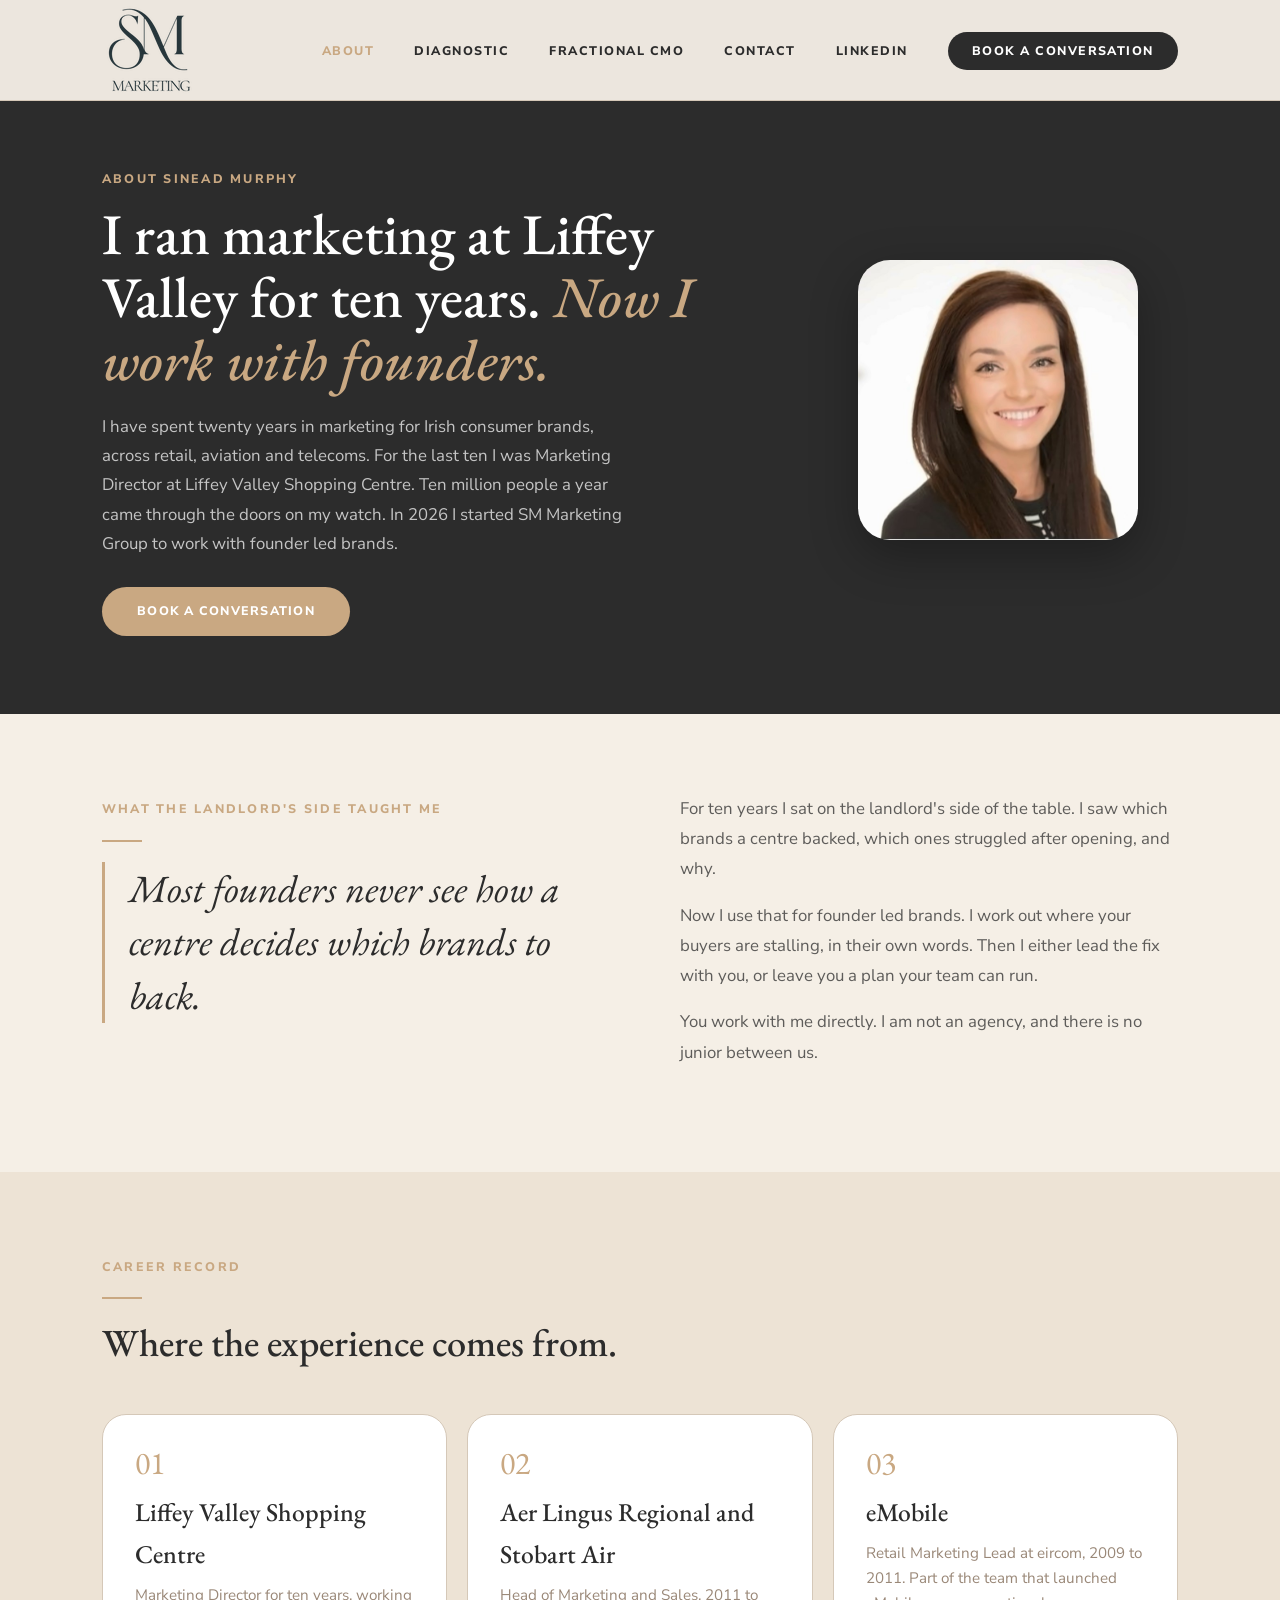
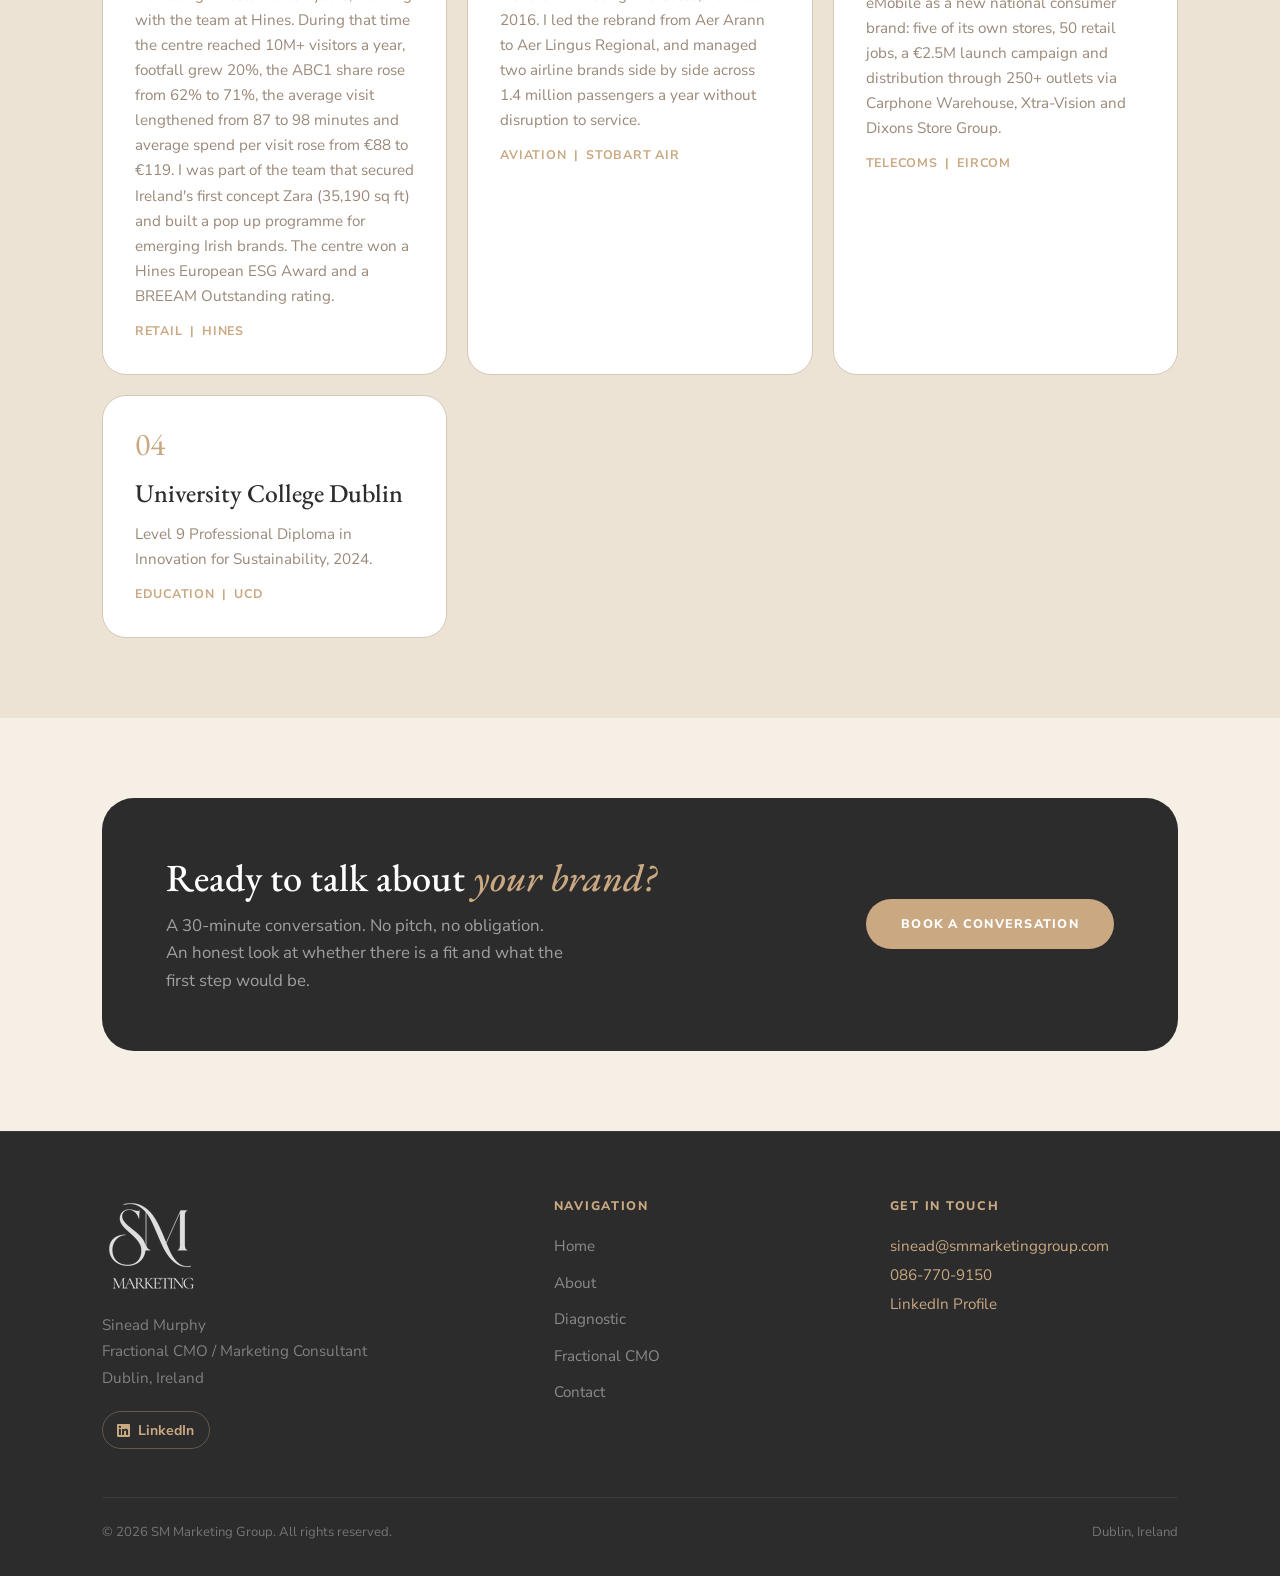
==== about.html @ 0c69f793 "Add Diagnostic page, nav item and sitemap entry Co-Authored-By: Claude Sonnet 5.5 <noreply@anthropic" ====
<!DOCTYPE html>
<html lang="en">
<head>
  <meta charset="UTF-8"/>
  <meta name="viewport" content="width=device-width, initial-scale=1.0"/>
  <title>About Sinead Murphy | Fractional CMO Dublin | Ten Years at Liffey Valley</title>
  <meta name="description" content="Sinead Murphy ran marketing at Liffey Valley Shopping Centre for ten years. Now she works with founder led brands in Ireland as a fractional CMO."/>
  <link rel="preconnect" href="https://fonts.googleapis.com"/>
  <link rel="preconnect" href="https://fonts.gstatic.com" crossorigin/>
  <link href="https://fonts.googleapis.com/css2?family=EB+Garamond:ital,wght@0,400;0,500;0,600;1,400;1,500&family=Nunito+Sans:wght@300;400;600;700;800&display=swap" rel="stylesheet"/>
  <link rel="stylesheet" href="style.css"/>
  <style>
.page-hero { background: var(--charcoal); padding-top: calc(var(--nav-h) + 4rem); padding-bottom: 5rem; margin-bottom: -2px; }
.page-hero__inner { display: grid; grid-template-columns: 1fr 320px; gap: 5rem; align-items: center; }
.page-hero__headline { font-family: var(--serif); font-size: var(--t-display); font-weight: 500; line-height: 1.1; color: var(--white); margin-bottom: 1.25rem; }
.page-hero__headline em { font-style: italic; color: var(--rose); }
.page-hero__body { font-size: var(--t-body); line-height: 1.75; color: rgba(255,255,255,0.72); max-width: 520px; margin-bottom: 1.75rem; }
.page-hero__photo-frame { width: 280px; border-radius: var(--r-xl); overflow: hidden; box-shadow: 0 16px 48px rgba(0,0,0,0.3); line-height: 0; font-size: 0; }
.page-hero__photo { width: 280px; height: auto; display: block; object-fit: cover; object-position: top center; }

.philosophy { background: var(--ivory); padding: 5rem 0; }
.philosophy__inner { display: grid; grid-template-columns: 1fr 1fr; gap: 5rem; align-items: start; }
.philosophy__quote { font-family: var(--serif); font-size: var(--t-h1); font-weight: 400; font-style: italic; color: var(--charcoal); line-height: 1.4; padding-left: 1.5rem; border-left: 3px solid var(--rose); margin-bottom: 2rem; }
.philosophy__body p { font-size: var(--t-body); line-height: 1.8; color: var(--charcoal); opacity: 0.75; margin-bottom: 1rem; }
.philosophy__body p:last-of-type { margin-bottom: 1.5rem; }

.stats-row { background: var(--charcoal); padding: 4rem 0; }
.stats-row__inner { display: grid; grid-template-columns: repeat(4,1fr); gap: 1px; background: rgba(255,255,255,0.07); border-radius: var(--r-lg); overflow: hidden; }
.stat-cell { background: var(--charcoal); padding: 2rem; text-align: center; }
.stat-cell__num { font-family: var(--serif); font-size: clamp(2rem,3vw,3rem); font-weight: 500; color: var(--rose); line-height: 1; margin-bottom: 0.4rem; }
.stat-cell__label { font-size: var(--t-small); font-weight: 700; color: var(--white); margin-bottom: 0.2rem; }
.stat-cell__sub { font-size: 0.82rem; color: rgba(255,255,255,0.38); }

.sectors { background: var(--linen); padding: 5rem 0; }
.sectors__grid { display: grid; grid-template-columns: repeat(3,1fr); gap: 1.25rem; margin-top: 3rem; }
.sector-card { background: var(--white); border-radius: var(--r-lg); padding: 2rem; border: 1px solid var(--border); }
.sector-card__num { font-family: var(--serif); font-size: 2rem; font-weight: 400; color: var(--rose); line-height: 1; margin-bottom: 0.75rem; }
.sector-card h3 { font-family: var(--serif); font-size: var(--t-h2); font-weight: 500; color: var(--charcoal); margin-bottom: 0.5rem; }
.sector-card p { font-size: var(--t-small); line-height: 1.65; color: var(--taupe); }
.sector-card__brands { margin-top: 0.75rem; font-size: 0.78rem; font-weight: 700; letter-spacing: 0.06em; text-transform: uppercase; color: var(--rose); }



.about-cta { background: var(--ivory); padding: 5rem 0; }
.about-cta__inner { background: var(--charcoal); border-radius: var(--r-xl); padding: 3.5rem 4rem; display: grid; grid-template-columns: 1fr auto; gap: 3rem; align-items: center; }
.about-cta h2 { font-family: var(--serif); font-size: var(--t-h1); font-weight: 500; color: var(--white); line-height: 1.2; margin-bottom: 0.75rem; }
.about-cta h2 em { font-style: italic; color: var(--rose); }
.about-cta p { font-size: var(--t-body); color: rgba(255,255,255,0.55); max-width: 400px; }

@media (max-width: 960px) {
  .page-hero__inner { grid-template-columns: 1fr; }
  .page-hero__photo-frame { display: none; }
  .philosophy__inner { grid-template-columns: 1fr; gap: 2rem; }
  .stats-row__inner { grid-template-columns: 1fr 1fr; }
  .sectors__grid { grid-template-columns: 1fr 1fr; }
  .credentials__inner { grid-template-columns: 1fr; }
  .about-cta__inner { grid-template-columns: 1fr; }
}
@media (max-width: 540px) {
  .sectors__grid { grid-template-columns: 1fr; }
  .stats-row__inner { grid-template-columns: 1fr 1fr; }
}
</style>
  <link rel="canonical" href="https://www.smmarketinggroup.com/about.html"/>
  <meta name="keywords" content="Sinead Murphy fractional CMO, marketing director Ireland, Liffey Valley marketing director, Aer Lingus Regional marketing, senior marketing consultant Ireland, fractional CMO Dublin"/>
  <meta name="author" content="Sinead Murphy"/>
  <meta name="geo.region" content="IE-D"/>
  <meta name="geo.placename" content="Dublin"/>
  <meta property="og:type" content="website"/>
  <meta property="og:url" content="https://www.smmarketinggroup.com/about.html"/>
  <meta property="og:title" content="About Sinead Murphy | Fractional CMO Dublin"/>
  <meta property="og:description" content="Ten years as Marketing Director at Liffey Valley. Now a fractional CMO for founder led brands."/>
  <meta property="og:site_name" content="SM Marketing Group"/>
  <meta property="og:locale" content="en_IE"/>
  <meta name="twitter:card" content="summary"/>
  <meta name="twitter:title" content="About Sinead Murphy | Fractional CMO Dublin"/>
  <meta name="twitter:description" content="Ten years as Marketing Director at Liffey Valley. Now a fractional CMO for founder led brands."/>
  <script type="application/ld+json">
  {
    "@context": "https://schema.org",
    "@type": "Person",
    "name": "Sinead Murphy",
    "jobTitle": "Fractional CMO",
    "description": "Fractional CMO for founder led brands in Ireland. Ten years as Marketing Director at Liffey Valley Shopping Centre.",
    "url": "https://www.smmarketinggroup.com/about.html",
    "worksFor": {"@type":"Organization","name":"SM Marketing Group"},
    "address": {"@type":"PostalAddress","addressLocality":"Dublin","addressCountry":"IE"},
    "alumniOf": {"@type":"CollegeOrUniversity","name":"University College Dublin"},
    "sameAs": ["https://www.linkedin.com/in/sinead-murphy-6a113415"]
  }
  </script>
</head>
<body>
<nav class="nav">
  <div class="container nav__inner">
    <a href="/" class="nav__logo" aria-label="SM Marketing home">
      <img src="[data-uri]" alt="SM Marketing"/>
    </a>
    <ul class="nav__links">
      <li><a href="/about.html" style="color:var(--rose)">About</a></li>
      <li><a href="/diagnostic.html">Diagnostic</a></li>
      <li><a href="/fractional-cmo.html">Fractional CMO</a></li>
      <li><a href="/contact.html">Contact</a></li>
      <li><a href="https://linkedin.com/in/sinead-murphy-6a113415" target="_blank" rel="noopener">LinkedIn</a></li>
      <li><a href="/contact.html" class="nav-cta">Book a conversation</a></li>
    </ul>
    <button class="nav__hamburger" id="hamburger" aria-label="Open menu" aria-expanded="false">
      <span></span><span></span><span></span>
    </button>
  </div>
</nav>
<div class="nav__mobile" id="mobileNav" aria-hidden="true">
  <ul>
    <li><a href="/about.html">About</a></li>
    <li><a href="/diagnostic.html">Diagnostic</a></li>
    <li><a href="/fractional-cmo.html">Fractional CMO</a></li>
    <li><a href="https://linkedin.com/in/sinead-murphy-6a113415" target="_blank" rel="noopener">LinkedIn</a></li>
  </ul>
  <a href="/contact.html" class="btn-primary">Book a conversation</a>
</div>

<main id="main-content">
<section class="page-hero">
  <div class="container">
    <div class="page-hero__inner reveal">
      <div>
        <span class="eyebrow">About Sinead Murphy</span>
        <h1 class="page-hero__headline">I ran marketing at Liffey Valley for ten years. <em>Now I work with founders.</em></h1>
        <p class="page-hero__body">I have spent twenty years in marketing for Irish consumer brands, across retail, aviation and telecoms. For the last ten I was Marketing Director at Liffey Valley Shopping Centre. Ten million people a year came through the doors on my watch. In 2026 I started SM Marketing Group to work with founder led brands.</p>
        <a href="/contact.html" class="btn-primary">Book a conversation</a>
      </div>
      <div class="page-hero__photo-frame">
        <img src="[data-uri]" alt="Sinead Murphy, Fractional CMO" class="page-hero__photo"/>
      </div>
    </div>
  </div>
</section>
<section class="philosophy">
  <div class="container">
    <div class="philosophy__inner reveal">
      <div>
        <span class="eyebrow">What the landlord&#39;s side taught me</span>
        <div class="divider"></div>
        <blockquote class="philosophy__quote">Most founders never see how a centre decides which brands to back.</blockquote>
      </div>
      <div class="philosophy__body">
        <p>For ten years I sat on the landlord&#39;s side of the table. I saw which brands a centre backed, which ones struggled after opening, and why.</p>
        <p>Now I use that for founder led brands. I work out where your buyers are stalling, in their own words. Then I either lead the fix with you, or leave you a plan your team can run.</p>
        <p>You work with me directly. I am not an agency, and there is no junior between us.</p>
      </div>
    </div>
  </div>
</section>
<section class="sectors" id="career-record">
  <div class="container">
    <div class="reveal">
      <span class="eyebrow">Career record</span>
      <div class="divider"></div>
      <h2 class="section-title">Where the experience comes from.</h2>
    </div>
    <div class="sectors__grid">
      <div class="sector-card reveal"><div class="sector-card__num">01</div><h3>Liffey Valley Shopping Centre</h3><p>Marketing Director for ten years, working with the team at Hines. During that time the centre reached 10M+ visitors a year, footfall grew 20%, the ABC1 share rose from 62% to 71%, the average visit lengthened from 87 to 98 minutes and average spend per visit rose from &euro;88 to &euro;119. I was part of the team that secured Ireland&#39;s first concept Zara (35,190 sq ft) and built a pop up programme for emerging Irish brands. The centre won a Hines European ESG Award and a BREEAM Outstanding rating.</p><div class="sector-card__brands">Retail &nbsp;|&nbsp; Hines</div></div>
      <div class="sector-card reveal"><div class="sector-card__num">02</div><h3>Aer Lingus Regional and Stobart Air</h3><p>Head of Marketing and Sales, 2011 to 2016. I led the rebrand from Aer Arann to Aer Lingus Regional, and managed two airline brands side by side across 1.4 million passengers a year without disruption to service.</p><div class="sector-card__brands">Aviation &nbsp;|&nbsp; Stobart Air</div></div>
      <div class="sector-card reveal"><div class="sector-card__num">03</div><h3>eMobile</h3><p>Retail Marketing Lead at eircom, 2009 to 2011. Part of the team that launched eMobile as a new national consumer brand: five of its own stores, 50 retail jobs, a &euro;2.5M launch campaign and distribution through 250+ outlets via Carphone Warehouse, Xtra-Vision and Dixons Store Group.</p><div class="sector-card__brands">Telecoms &nbsp;|&nbsp; eircom</div></div>
      <div class="sector-card reveal"><div class="sector-card__num">04</div><h3>University College Dublin</h3><p>Level 9 Professional Diploma in Innovation for Sustainability, 2024.</p><div class="sector-card__brands">Education &nbsp;|&nbsp; UCD</div></div>
    </div>
  </div>
</section>
<section class="about-cta">
  <div class="container">
    <div class="about-cta__inner reveal">
      <div>
        <h2>Ready to talk about <em>your brand?</em></h2>
        <p>A 30-minute conversation. No pitch, no obligation. An honest look at whether there is a fit and what the first step would be.</p>
      </div>
      <a href="/contact.html" class="btn-primary">Book a conversation</a>
    </div>
  </div>
</section>
</main>

<footer class="footer">
  <div class="container">
    <div class="footer__inner">
      <div>
        <div class="footer__logo"><img src="[data-uri]" alt="SM Marketing"/></div>
        <p class="footer__tagline">Sinead Murphy<br>Fractional CMO / Marketing Consultant<br>Dublin, Ireland</p>
        <a href="https://linkedin.com/in/sinead-murphy-6a113415" target="_blank" rel="noopener" class="footer__linkedin">
          <svg viewBox="0 0 24 24"><path d="M20.447 20.452h-3.554v-5.569c0-1.328-.027-3.037-1.852-3.037-1.853 0-2.136 1.445-2.136 2.939v5.667H9.351V9h3.414v1.561h.046c.477-.9 1.637-1.85 3.37-1.85 3.601 0 4.267 2.37 4.267 5.455v6.286zM5.337 7.433a2.062 2.062 0 0 1-2.063-2.065 2.064 2.064 0 1 1 2.063 2.065zm1.782 13.019H3.555V9h3.564v11.452zM22.225 0H1.771C.792 0 0 .774 0 1.729v20.542C0 23.227.792 24 1.771 24h20.451C23.2 24 24 23.227 24 22.271V1.729C24 .774 23.2 0 22.222 0h.003z"/></svg>
          LinkedIn
        </a>
      </div>
      <div>
        <div class="footer__col-title">Navigation</div>
        <ul class="footer__nav">
          <li><a href="/">Home</a></li>
          <li><a href="/about.html">About</a></li>
          <li><a href="/diagnostic.html">Diagnostic</a></li>
          <li><a href="/fractional-cmo.html">Fractional CMO</a></li>
          <li><a href="/contact.html">Contact</a></li>
        </ul>
      </div>
      <div>
        <div class="footer__col-title">Get in touch</div>
        <p class="footer__contact-line">
          <a href="mailto:sinead@smmarketinggroup.com">sinead@smmarketinggroup.com</a><br>
          <a href="tel:+353867709150">086-770-9150</a><br>
          <a href="https://linkedin.com/in/sinead-murphy-6a113415" target="_blank" rel="noopener">LinkedIn Profile</a>
        </p>
      </div>
    </div>
    <div class="footer__bottom">
      <p>&copy; 2026 SM Marketing Group. All rights reserved.</p>
      <p>Dublin, Ireland</p>
    </div>
  </div>
</footer>
<script>
  const obs = new IntersectionObserver(
    entries => entries.forEach(e => { if (e.isIntersecting) e.target.classList.add('visible'); }),
    { threshold: 0.1 }
  );
  document.querySelectorAll('.reveal').forEach(el => obs.observe(el));
  const hamburger = document.getElementById('hamburger');
  const mobileNav = document.getElementById('mobileNav');
  hamburger.addEventListener('click', () => {
    const isOpen = mobileNav.classList.toggle('open');
    hamburger.classList.toggle('open', isOpen);
    hamburger.setAttribute('aria-expanded', isOpen);
    mobileNav.setAttribute('aria-hidden', !isOpen);
  });
  mobileNav.querySelectorAll('a').forEach(a => a.addEventListener('click', () => {
    mobileNav.classList.remove('open');
    hamburger.classList.remove('open');
    hamburger.setAttribute('aria-expanded', false);
    mobileNav.setAttribute('aria-hidden', true);
  }));
</script>
</body>
</html>
---- style.css ----
.skip-link {
  position: absolute;
  top: -100%;
  left: 0;
  background: var(--rose);
  color: var(--white);
  padding: 0.5rem 1rem;
  font-size: var(--t-small);
  font-weight: 700;
  z-index: 999;
  transition: top 0.2s;
}
.skip-link:focus { top: 0; }
/* ============================================================
   SM MARKETING — Shared Stylesheet
   Brand palette: Charcoal #2C2C2C | Rose Gold #C9A882
   Ivory #F5EFE6 | Linen #EDE3D5 | Deep Linen #E2D5C3
============================================================ */

/* TOKENS */
:root {
  --charcoal:  #2C2C2C;
  --ivory:     #F5EFE6;
  --rose:      #C9A882;
  --linen:     #EDE3D5;
  --linen-dk:  #E2D5C3;
  --border:    #D5C8B8;
  --taupe:     #9A8878;
  --white:     #FFFFFF;

  /* Type scale — 5 sizes only */
  --t-display: clamp(2.4rem, 4.5vw, 4rem);
  --t-h1:      clamp(1.8rem, 3vw, 2.8rem);
  --t-h2:      clamp(1.3rem, 2vw, 1.9rem);
  --t-body:    1.05rem;
  --t-small:   0.95rem;
  --t-label:   0.78rem;

  /* Fonts */
  --serif: 'EB Garamond','Palatino Linotype',Palatino,'Book Antiqua',Georgia,serif;
  --sans:  'Nunito Sans','Century Gothic',Montserrat,sans-serif;

  /* Radii */
  --r-sm:   8px;
  --r-md:  16px;
  --r-lg:  24px;
  --r-xl:  32px;
  --r-pill: 999px;

  /* Layout */
  --max-w: 1140px;
  --nav-h: 100px;
}

/* RESET */
*, *::before, *::after { box-sizing: border-box; margin: 0; padding: 0; }
html { scroll-behavior: smooth; }
body {
  background: var(--ivory);
  color: var(--charcoal);
  font-family: var(--sans);
  font-size: var(--t-body);
  line-height: 1.65;
  -webkit-font-smoothing: antialiased;
}
img { display: block; max-width: 100%; }
a   { color: inherit; text-decoration: none; }

/* UTILITIES */
.container {
  width: 100%;
  max-width: var(--max-w);
  margin: 0 auto;
  padding: 0 2rem;
}
.eyebrow {
  display: inline-block;
  font-family: var(--sans);
  font-size: var(--t-label);
  font-weight: 800;
  letter-spacing: 0.18em;
  text-transform: uppercase;
  color: var(--rose);
  margin-bottom: 0.75rem;
}
.divider {
  width: 40px;
  height: 2px;
  background: var(--rose);
  margin: 0.5rem 0 1.25rem;
}
.section-title {
  font-family: var(--serif);
  font-size: var(--t-h1);
  font-weight: 500;
  color: var(--charcoal);
  line-height: 1.2;
}
.section-title--light { color: var(--white); }

/* BUTTONS */
.btn-primary {
  display: inline-block;
  background: var(--rose);
  color: var(--white);
  font-family: var(--sans);
  font-size: var(--t-label);
  font-weight: 800;
  letter-spacing: 0.1em;
  text-transform: uppercase;
  padding: 0.9rem 2.2rem;
  border-radius: var(--r-pill);
  transition: background 0.2s, transform 0.15s;
}
.btn-primary:hover { background: var(--charcoal); transform: translateY(-1px); }

.btn-ghost {
  display: inline-block;
  font-size: var(--t-small);
  font-weight: 700;
  color: var(--white);
  border-bottom: 1px solid rgba(255,255,255,0.4);
  padding-bottom: 2px;
  transition: border-color 0.2s, opacity 0.2s;
}
.btn-ghost:hover { border-color: var(--rose); opacity: 0.85; }

.btn-ghost-dark {
  display: inline-block;
  font-size: var(--t-small);
  font-weight: 700;
  color: var(--charcoal);
  border-bottom: 1px solid rgba(44,44,44,0.35);
  padding-bottom: 2px;
  transition: color 0.2s, border-color 0.2s;
}
.btn-ghost-dark:hover { color: var(--rose); border-color: var(--rose); }

/* ============================================================
   NAV
============================================================ */
.nav {
  position: fixed;
  top: 0; left: 0; right: 0;
  z-index: 300;
  background: rgba(245,239,230,0.96);
  backdrop-filter: blur(12px);
  border-bottom: 1px solid var(--border);
}
.nav__inner {
  display: flex;
  align-items: center;
  justify-content: space-between;
  height: var(--nav-h);
}
.nav__logo img {
  height: 96px;
  width: auto;
  display: block;
}
.nav__links {
  display: flex;
  align-items: center;
  gap: 2.5rem;
  list-style: none;
}
.nav__links a {
  font-size: var(--t-label);
  font-weight: 800;
  letter-spacing: 0.12em;
  text-transform: uppercase;
  color: var(--charcoal);
  transition: color 0.2s;
}
.nav__links a:hover { color: var(--rose); }
.nav__links .nav-cta {
  background: var(--charcoal);
  color: var(--white);
  padding: 0.65rem 1.5rem;
  border-radius: var(--r-pill);
  transition: background 0.2s;
}
.nav__links .nav-cta:hover { background: var(--rose); }

/* Mobile hamburger */
.nav__hamburger {
  display: none;
  flex-direction: column;
  gap: 5px;
  background: none;
  border: none;
  cursor: pointer;
  padding: 4px;
}
.nav__hamburger span {
  display: block;
  width: 24px;
  height: 2px;
  background: var(--charcoal);
  border-radius: 2px;
  transition: transform 0.25s, opacity 0.25s;
}
.nav__hamburger.open span:nth-child(1) { transform: translateY(7px) rotate(45deg); }
.nav__hamburger.open span:nth-child(2) { opacity: 0; }
.nav__hamburger.open span:nth-child(3) { transform: translateY(-7px) rotate(-45deg); }

.nav__mobile {
  display: none;
  position: fixed;
  top: var(--nav-h);
  left: 0; right: 0;
  background: var(--ivory);
  border-bottom: 1px solid var(--border);
  padding: 1.5rem 2rem 2rem;
  z-index: 299;
}
.nav__mobile.open { display: block; }
.nav__mobile ul {
  list-style: none;
  display: flex;
  flex-direction: column;
  gap: 1.25rem;
  margin-bottom: 1.5rem;
}
.nav__mobile ul a {
  font-size: var(--t-body);
  font-weight: 800;
  letter-spacing: 0.08em;
  text-transform: uppercase;
  color: var(--charcoal);
}

/* ============================================================
   HERO
============================================================ */
.hero {
  background: var(--charcoal);
  padding-top: calc(var(--nav-h) + 4rem);
  padding-bottom: 0;
  overflow: hidden;
  margin-bottom: -2px;
}
.hero__inner {
  display: grid;
  grid-template-columns: 1fr 345px;
  gap: 4rem;
  align-items: center;
}
.hero__content { padding-bottom: 4rem; }

.hero__headline {
  font-family: var(--serif);
  font-size: var(--t-display);
  font-weight: 500;
  line-height: 1.1;
  color: var(--white);
  margin-bottom: 1.25rem;
}
.hero__headline em { font-style: italic; color: var(--rose); }

.hero__body {
  font-size: var(--t-body);
  line-height: 1.75;
  color: rgba(255,255,255,0.75);
  max-width: 500px;
  margin-bottom: 2.25rem;
}

.hero__actions {
  display: flex;
  align-items: center;
  gap: 1.5rem;
  flex-wrap: wrap;
  margin-bottom: 3rem;
}

.hero__photo-wrap {
  display: flex;
  align-items: center;
  justify-content: center;
  padding: 3rem 0;
}
.hero__photo-frame {
  width: 345px;
  border-radius: var(--r-xl);
  overflow: hidden;
  box-shadow: 0 16px 48px rgba(0,0,0,0.3);
  line-height: 0;
  font-size: 0;
  flex-shrink: 0;
}
.hero__photo {
  width: 345px;
  height: auto;
  object-fit: cover;
  object-position: top center;
  display: block;
  filter: grayscale(15%);
  border-radius: 0;
  image-rendering: -webkit-optimize-contrast;
}

/* ============================================================
   CREDENTIAL STRIP
============================================================ */
.cred-strip { background: var(--rose); padding: 0.85rem 0; }
.cred-strip__inner {
  display: flex;
  align-items: center;
  flex-wrap: wrap;
  justify-content: center;
  gap: 0;
}
.cred-item {
  display: inline-flex;
  align-items: center;
  gap: 0.6rem;
  font-size: var(--t-label);
  font-weight: 800;
  letter-spacing: 0.08em;
  text-transform: uppercase;
  color: var(--white);
  padding: 0.3rem 1.25rem;
  border-right: 1px solid rgba(255,255,255,0.3);
  white-space: nowrap;
}
.cred-item:last-child { border-right: none; }
.cred-item__dot {
  width: 4px; height: 4px;
  border-radius: 50%;
  background: var(--white);
  opacity: 0.5;
  flex-shrink: 0;
}

/* ============================================================
   POSITIONING STATEMENT
============================================================ */
.positioning {
  background: var(--ivory);
  padding: 5rem 0;
}
.positioning__inner {
  display: grid;
  grid-template-columns: 1fr 1fr;
  gap: 5rem;
  align-items: start;
}
.positioning__quote {
  font-family: var(--serif);
  font-size: var(--t-h2);
  font-weight: 400;
  font-style: italic;
  color: var(--charcoal);
  line-height: 1.45;
  padding-left: 1.5rem;
  border-left: 3px solid var(--rose);
}
.positioning__body p {
  font-size: var(--t-body);
  line-height: 1.75;
  color: var(--charcoal);
  opacity: 0.72;
  margin-bottom: 1rem;
}
.positioning__body p:last-of-type { margin-bottom: 1.5rem; }

/* ============================================================
   AI IN MARKETING
============================================================ */
.ai-section {
  background: var(--charcoal);
  padding: 5rem 0;
}
.ai-section__inner {
  display: grid;
  grid-template-columns: 1fr 1fr;
  gap: 4rem;
  align-items: start;
}
.ai-section__lede {
  font-size: var(--t-body);
  line-height: 1.75;
  color: rgba(255,255,255,0.62);
  margin: 0.75rem 0 1.75rem;
}
.ai-cards {
  display: flex;
  flex-direction: column;
  gap: 0.85rem;
}
.ai-card {
  background: rgba(255,255,255,0.05);
  border: 1px solid rgba(255,255,255,0.09);
  border-radius: var(--r-md);
  padding: 1.25rem 1.4rem;
  transition: background 0.2s;
}
.ai-card:hover { background: rgba(255,255,255,0.09); }
.ai-card__tag {
  display: inline-block;
  font-size: 0.75rem;
  font-weight: 800;
  letter-spacing: 0.1em;
  text-transform: uppercase;
  color: var(--rose);
  background: rgba(201,168,130,0.15);
  border-radius: var(--r-pill);
  padding: 0.2rem 0.65rem;
  margin-bottom: 0.5rem;
}
.ai-card h4 {
  font-family: var(--serif);
  font-size: var(--t-h2);
  font-weight: 500;
  color: var(--white);
  margin-bottom: 0.35rem;
}
.ai-card p {
  font-size: var(--t-body);
  line-height: 1.6;
  color: rgba(255,255,255,0.78);
}

/* ============================================================
   SERVICES
============================================================ */
.services {
  background: var(--ivory);
  padding: 5rem 0;
}
.services__header { margin-bottom: 3rem; }
.services__header p {
  margin-top: 0.75rem;
  font-size: var(--t-body);
  color: var(--taupe);
  max-width: 480px;
}
.services__grid {
  display: grid;
  grid-template-columns: repeat(3, 1fr);
  gap: 1.25rem;
}
.services__grid--6 {
  grid-template-columns: repeat(3, 1fr);
}
.svc-card {
  background: var(--white);
  border: 1px solid var(--border);
  border-radius: var(--r-lg);
  padding: 2rem;
  transition: box-shadow 0.2s, transform 0.2s;
}
.svc-card:hover {
  box-shadow: 0 16px 48px rgba(44,44,44,0.08);
  transform: translateY(-3px);
}
.svc-card__num {
  font-family: var(--serif);
  font-size: 3rem;
  font-weight: 400;
  color: var(--linen-dk);
  line-height: 1;
  margin-bottom: 1rem;
}
.svc-card__icon {
  width: 44px;
  height: 44px;
  border-radius: var(--r-sm);
  background: var(--linen);
  display: flex;
  align-items: center;
  justify-content: center;
  margin-bottom: 1.25rem;
  flex-shrink: 0;
}
.svc-card__icon svg {
  width: 20px;
  height: 20px;
  fill: none;
  stroke: var(--charcoal);
  stroke-width: 1.75;
  stroke-linecap: round;
  stroke-linejoin: round;
}
.svc-card h3 {
  font-family: var(--serif);
  font-size: var(--t-h2);
  font-weight: 500;
  color: var(--charcoal);
  margin-bottom: 0.75rem;
}
.svc-card p {
  font-size: var(--t-body);
  line-height: 1.7;
  color: var(--charcoal);
  opacity: 0.85;
}

/* ============================================================
   HOW I WORK
============================================================ */
.how { background: var(--linen); padding: 5rem 0; }
.how__header { margin-bottom: 3rem; }
.how__grid {
  display: grid;
  grid-template-columns: repeat(4, 1fr);
  gap: 1.25rem;
}
.pillar {
  background: var(--white);
  border-radius: var(--r-md);
  padding: 1.75rem;
}
.pillar__n {
  font-family: var(--serif);
  font-size: 2.5rem;
  font-weight: 400;
  color: var(--rose);
  line-height: 1;
  margin-bottom: 0.75rem;
}
.pillar h3 {
  font-family: var(--serif);
  font-size: var(--t-h2);
  font-weight: 500;
  color: var(--charcoal);
  margin-bottom: 0.5rem;
}
.pillar p { font-size: var(--t-body); line-height: 1.65; color: var(--charcoal); opacity: 0.8; }

/* ============================================================
   RESULTS
============================================================ */
.results { background: var(--charcoal); padding: 5rem 0; }
.results__header { margin-bottom: 3rem; }
.results__header p {
  margin-top: 0.75rem;
  font-size: var(--t-body);
  color: rgba(255,255,255,0.5);
  max-width: 480px;
}
.results__grid {
  display: grid;
  grid-template-columns: repeat(3, 1fr);
  gap: 1px;
  background: rgba(255,255,255,0.07);
  border-radius: var(--r-lg);
  overflow: hidden;
}
.result-item {
  background: var(--charcoal);
  padding: 2.25rem 2rem;
  transition: background 0.2s;
}
.result-item:hover { background: rgba(255,255,255,0.03); }
.result-item__stat {
  font-family: var(--serif);
  font-size: clamp(2.4rem, 3.5vw, 3.5rem);
  font-weight: 500;
  color: var(--rose);
  line-height: 1;
  margin-bottom: 0.4rem;
}
.result-item__label {
  font-size: 1rem;
  font-weight: 700;
  color: var(--white);
  margin-bottom: 0.3rem;
}
.result-item__source { font-size: 0.95rem; color: rgba(255,255,255,0.6); line-height: 1.45; }
.results__foot {
  margin-top: 2rem;
  display: flex;
  align-items: center;
  justify-content: space-between;
  gap: 1rem;
  flex-wrap: wrap;
}
.results__award { font-size: var(--t-small); font-weight: 600; color: rgba(255,255,255,0.55); }
.results__link {
  font-size: var(--t-small);
  font-weight: 800;
  letter-spacing: 0.09em;
  text-transform: uppercase;
  color: var(--rose);
  border-bottom: 1px solid var(--rose);
  padding-bottom: 2px;
  transition: opacity 0.2s;
}
.results__link:hover { opacity: 0.65; }

/* ============================================================
   CONTACT FORM CTA
============================================================ */
.contact-cta {
  background: var(--ivory);
  padding: 5rem 0;
}
.contact-cta__inner {
  background: var(--charcoal);
  border-radius: var(--r-xl);
  padding: 3.5rem 4rem;
  display: grid;
  grid-template-columns: 1fr 1fr;
  gap: 4rem;
  align-items: start;
}
.contact-cta h2 {
  font-family: var(--serif);
  font-size: var(--t-h1);
  font-weight: 500;
  color: var(--white);
  line-height: 1.2;
  margin-bottom: 0.75rem;
}
.contact-cta h2 em { font-style: italic; color: var(--rose); }
.contact-cta__sub {
  font-size: var(--t-body);
  color: rgba(255,255,255,0.55);
  max-width: 380px;
}
.contact-form {
  display: flex;
  flex-direction: column;
  gap: 0.85rem;
}
.contact-form input,
.contact-form textarea {
  width: 100%;
  background: rgba(255,255,255,0.07);
  border: 1px solid rgba(255,255,255,0.15);
  border-radius: var(--r-sm);
  padding: 0.75rem 1rem;
  font-family: var(--sans);
  font-size: var(--t-small);
  color: var(--white);
  outline: none;
  transition: border-color 0.2s;
  resize: none;
}
.contact-form input::placeholder,
.contact-form textarea::placeholder { color: rgba(255,255,255,0.3); }
.contact-form input:focus,
.contact-form textarea:focus { border-color: var(--rose); }
.contact-form textarea { height: 90px; }
.contact-form__note {
  font-size: 0.82rem;
  color: rgba(255,255,255,0.4);
  margin-top: 0.25rem;
}

/* ============================================================
   FOOTER
============================================================ */
.footer {
  background: var(--charcoal);
  border-top: 1px solid rgba(255,255,255,0.07);
  padding: 4rem 0 2rem;
}
.footer__inner {
  display: grid;
  grid-template-columns: 1.4fr 1fr 1fr;
  gap: 3rem;
  margin-bottom: 3rem;
}
.footer__logo img {
  height: 100px;
  width: auto;
  filter: brightness(0) invert(1);
  opacity: 0.85;
  margin-bottom: 1rem;
}
.footer__tagline {
  font-size: var(--t-small);
  color: rgba(255,255,255,0.4);
  line-height: 1.75;
  margin-bottom: 1.25rem;
}
.footer__linkedin {
  display: inline-flex;
  align-items: center;
  gap: 0.5rem;
  font-size: 0.88rem;
  font-weight: 700;
  color: var(--rose);
  border: 1px solid rgba(201,168,130,0.35);
  border-radius: var(--r-pill);
  padding: 0.4rem 0.9rem;
  transition: background 0.2s, border-color 0.2s;
}
.footer__linkedin:hover { background: rgba(201,168,130,0.1); border-color: var(--rose); }
.footer__linkedin svg { width: 13px; height: 13px; fill: currentColor; }
.footer__col-title {
  font-size: var(--t-label);
  font-weight: 800;
  letter-spacing: 0.14em;
  text-transform: uppercase;
  color: var(--rose);
  margin-bottom: 1rem;
}
.footer__nav { list-style: none; display: flex; flex-direction: column; gap: 0.55rem; }
.footer__nav a { font-size: var(--t-small); color: rgba(255,255,255,0.45); transition: color 0.2s; }
.footer__nav a:hover { color: var(--white); }
.footer__contact-line { font-size: var(--t-small); color: rgba(255,255,255,0.45); line-height: 1.9; }
.footer__contact-line a { color: var(--rose); }
.footer__bottom {
  border-top: 1px solid rgba(255,255,255,0.07);
  padding-top: 1.5rem;
  display: flex;
  justify-content: space-between;
  align-items: center;
  flex-wrap: wrap;
  gap: 0.5rem;
}
.footer__bottom p { font-size: 0.82rem; color: rgba(255,255,255,0.35); }

/* ============================================================
   SCROLL REVEAL
============================================================ */
.reveal {
  opacity: 0;
  transform: translateY(20px);
  transition: opacity 0.55s ease, transform 0.55s ease;
}
.reveal.visible { opacity: 1; transform: none; }
@media (prefers-reduced-motion: reduce) {
  .reveal { opacity: 1; transform: none; transition: none; }
}

/* ============================================================
   RESPONSIVE
============================================================ */
@media (max-width: 960px) {
  .nav__links  { display: none; }
  .nav__hamburger { display: flex; }

  .hero__inner {
    grid-template-columns: 1fr;
    display: flex;
    flex-direction: column-reverse;
  }
  .hero__photo-wrap {
    padding: 1.5rem 0 0;
    display: flex;
    justify-content: center;
    align-items: center;
  }
  .hero__photo-frame { width: 200px; }
  .hero__photo { width: 200px; }
  .hero__content { padding-bottom: 1rem; }

  .positioning__inner { grid-template-columns: 1fr; gap: 2rem; }
  .ai-section__inner  { grid-template-columns: 1fr; }
  .services__grid     { grid-template-columns: 1fr 1fr; }
  .how__grid          { grid-template-columns: 1fr 1fr; }
  .results__grid      { grid-template-columns: 1fr 1fr; }
  .contact-cta__inner { grid-template-columns: 1fr; gap: 2rem; padding: 2.5rem 2rem; }
  .footer__inner      { grid-template-columns: 1fr; }
}

@media (max-width: 540px) {
  .services__grid { grid-template-columns: 1fr; }
  .how__grid      { grid-template-columns: 1fr; }
  .results__grid  { grid-template-columns: 1fr; }
}
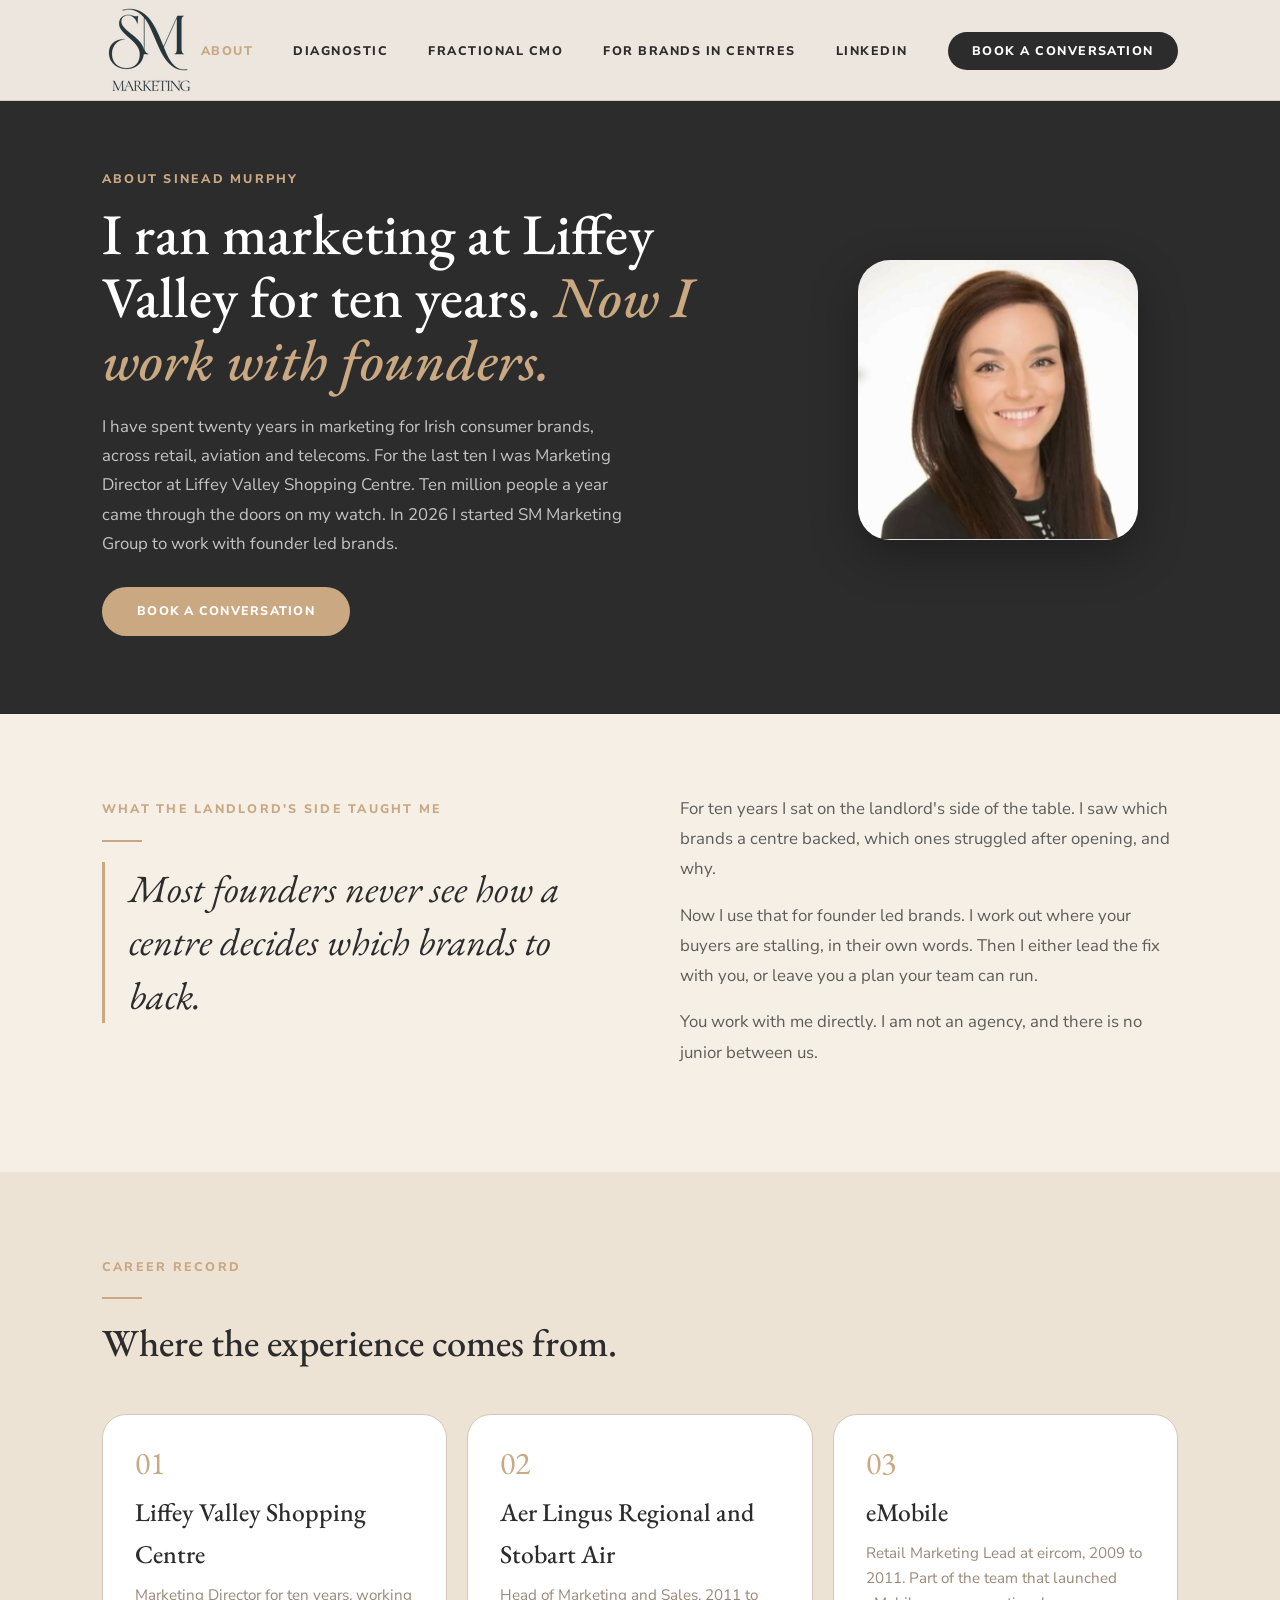
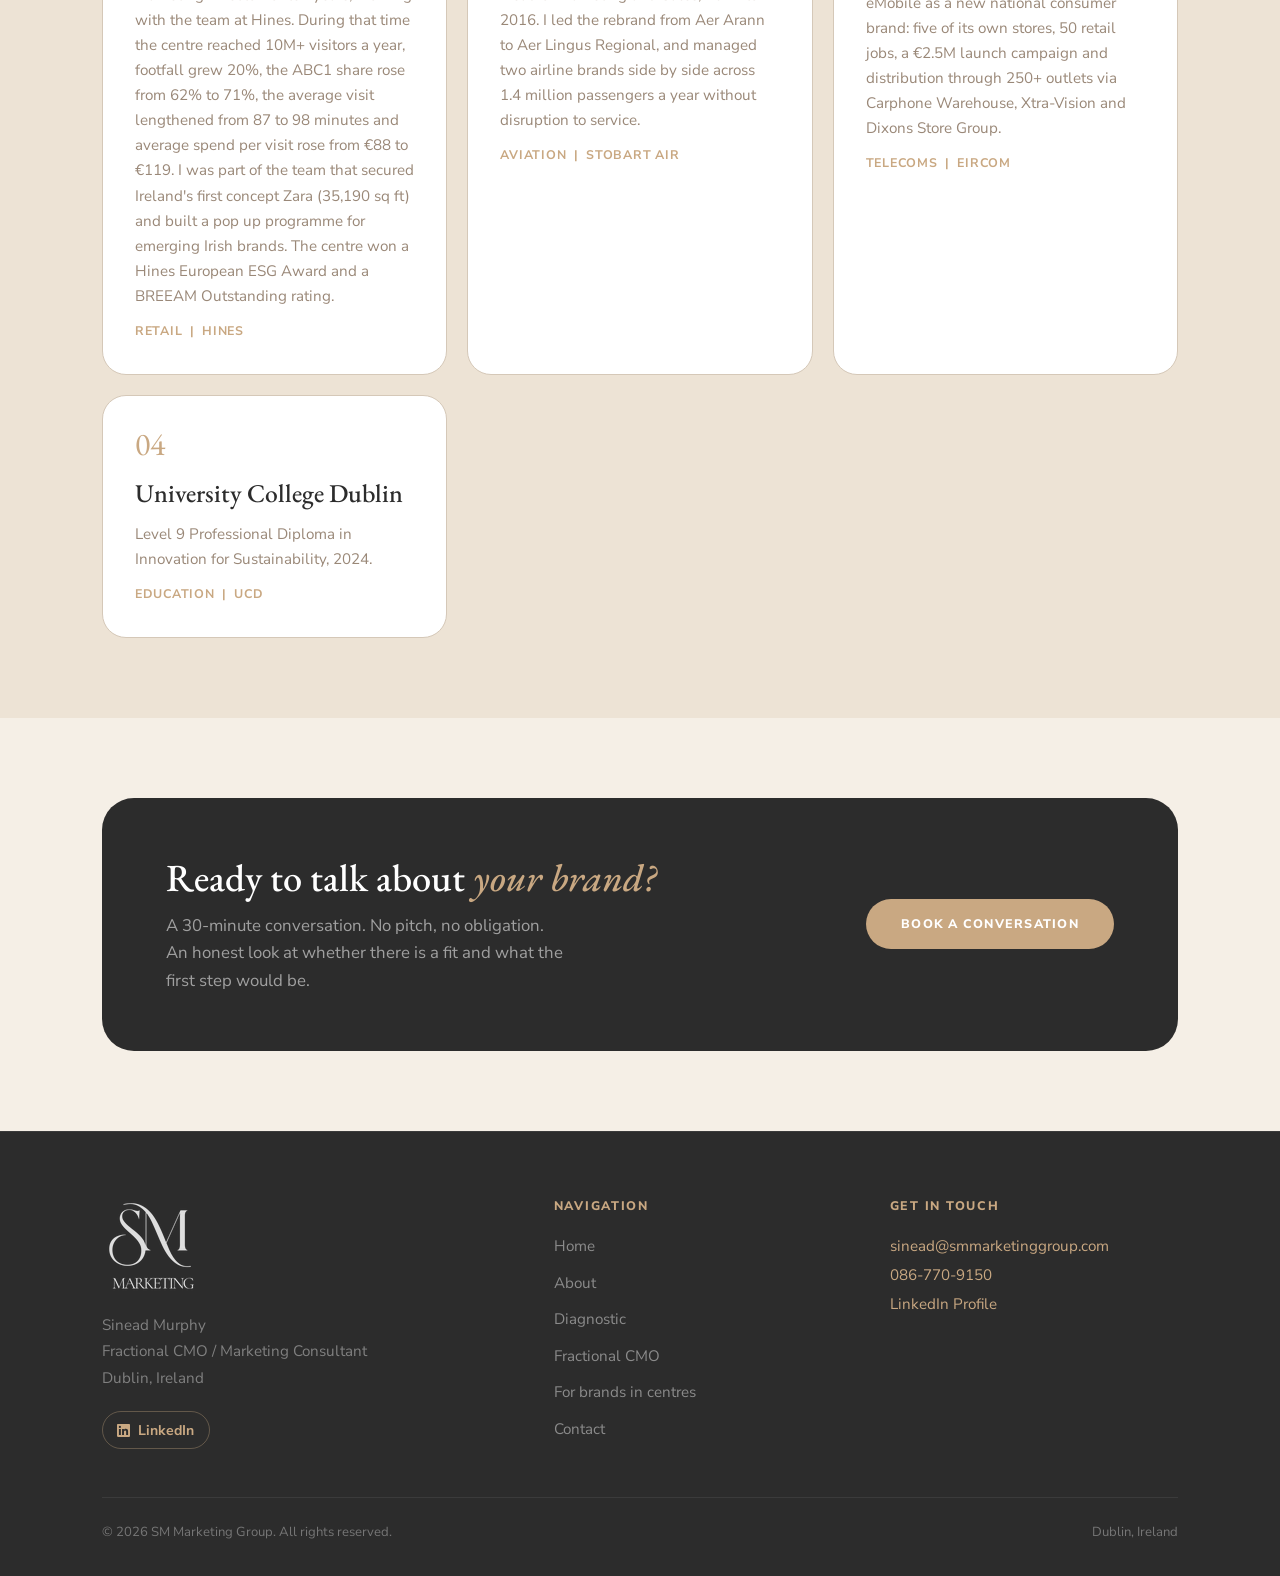
==== commit 575dc850: "Add checklist landing page and PDF, normalise nav and footer on all pages Co-Authored-By: Claude Son" ====
--- a/about.html
+++ b/about.html
@@ -100,7 +100,7 @@
       <li><a href="/about.html" style="color:var(--rose)">About</a></li>
       <li><a href="/diagnostic.html">Diagnostic</a></li>
       <li><a href="/fractional-cmo.html">Fractional CMO</a></li>
-      <li><a href="/contact.html">Contact</a></li>
+      <li><a href="/shopping-centre-checklist.html">For brands in centres</a></li>
       <li><a href="https://linkedin.com/in/sinead-murphy-6a113415" target="_blank" rel="noopener">LinkedIn</a></li>
       <li><a href="/contact.html" class="nav-cta">Book a conversation</a></li>
     </ul>
@@ -111,9 +111,10 @@
 </nav>
 <div class="nav__mobile" id="mobileNav" aria-hidden="true">
   <ul>
-    <li><a href="/about.html">About</a></li>
+    <li><a href="/about.html" style="color:var(--rose)">About</a></li>
     <li><a href="/diagnostic.html">Diagnostic</a></li>
     <li><a href="/fractional-cmo.html">Fractional CMO</a></li>
+    <li><a href="/shopping-centre-checklist.html">For brands in centres</a></li>
     <li><a href="https://linkedin.com/in/sinead-murphy-6a113415" target="_blank" rel="noopener">LinkedIn</a></li>
   </ul>
   <a href="/contact.html" class="btn-primary">Book a conversation</a>
@@ -197,6 +198,7 @@
           <li><a href="/about.html">About</a></li>
           <li><a href="/diagnostic.html">Diagnostic</a></li>
           <li><a href="/fractional-cmo.html">Fractional CMO</a></li>
+          <li><a href="/shopping-centre-checklist.html">For brands in centres</a></li>
           <li><a href="/contact.html">Contact</a></li>
         </ul>
       </div>
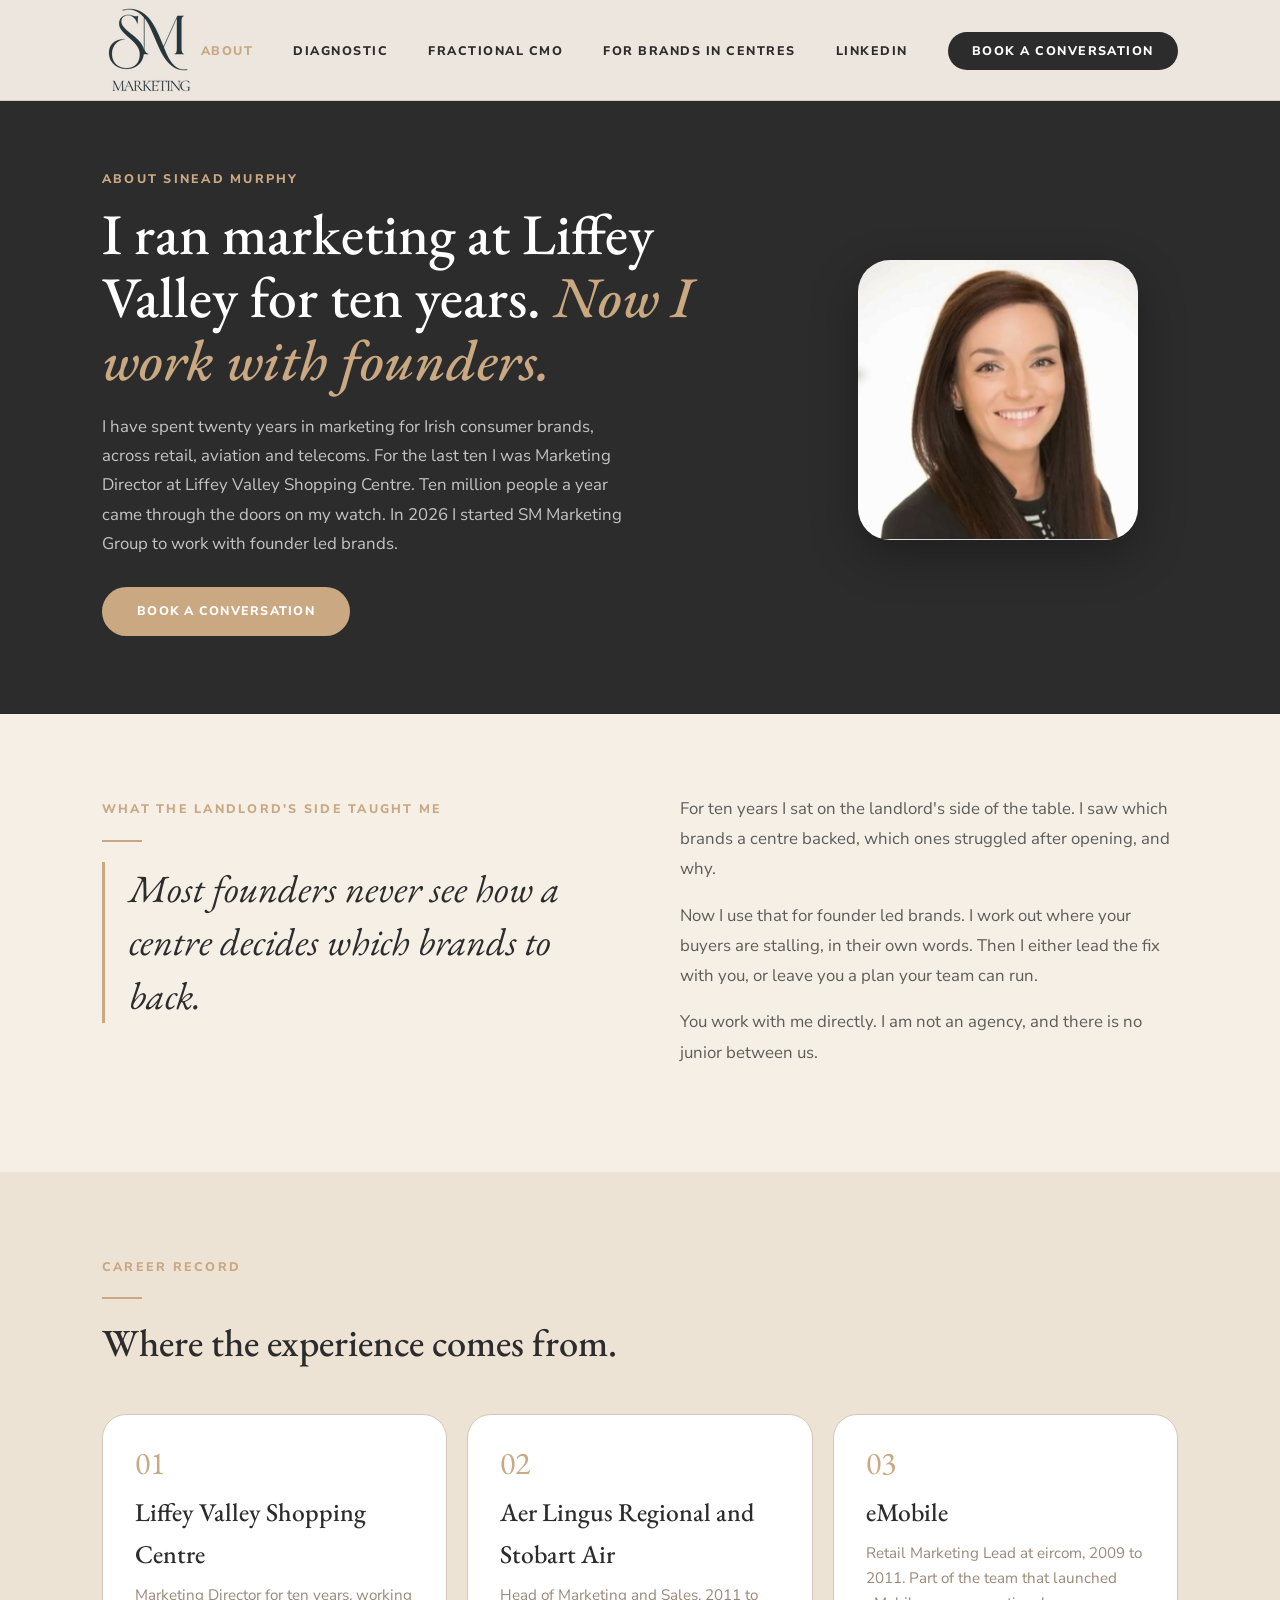
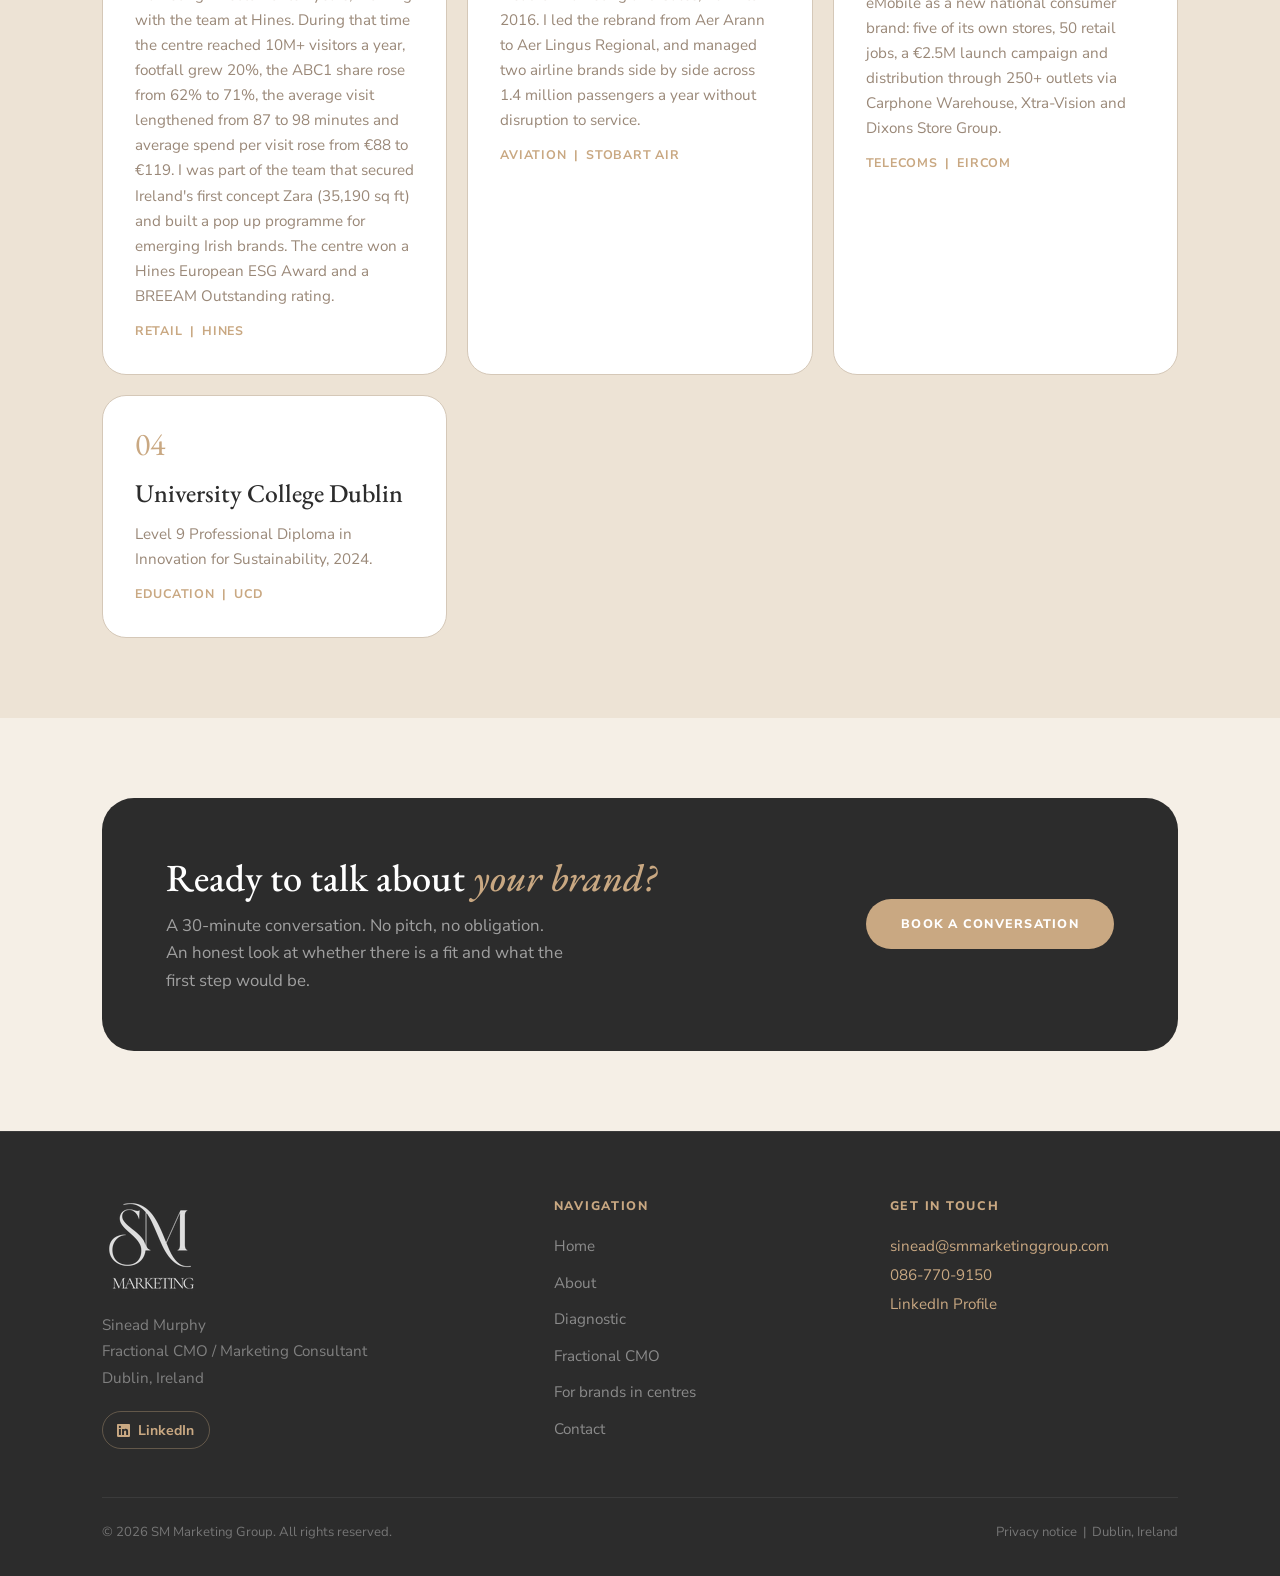
==== commit cbc85754: "Add privacy notice and footer link Co-Authored-By: Claude Sonnet 5.5 <noreply@anthropic.com> Claude-" ====
--- a/about.html
+++ b/about.html
@@ -213,7 +213,7 @@
     </div>
     <div class="footer__bottom">
       <p>&copy; 2026 SM Marketing Group. All rights reserved.</p>
-      <p>Dublin, Ireland</p>
+      <p><a href="/privacy.html">Privacy notice</a> &nbsp;|&nbsp; Dublin, Ireland</p>
     </div>
   </div>
 </footer>
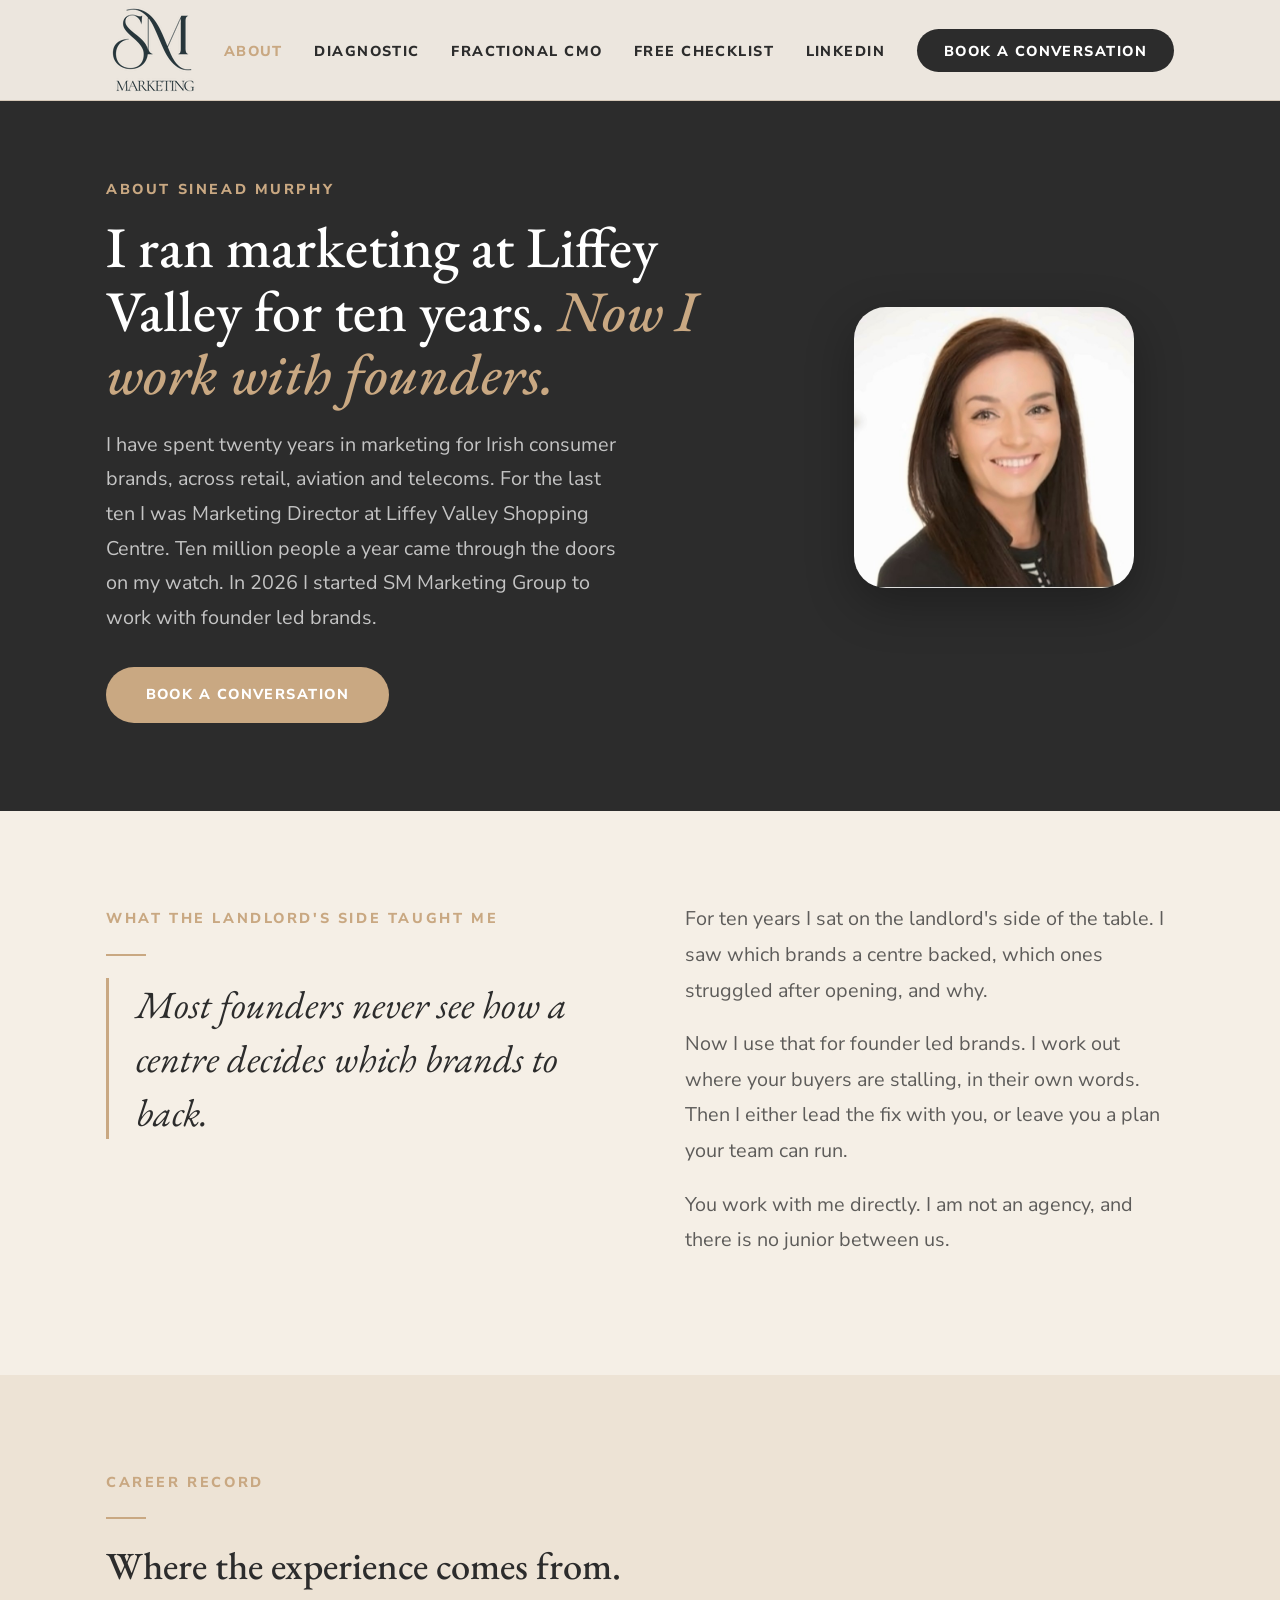
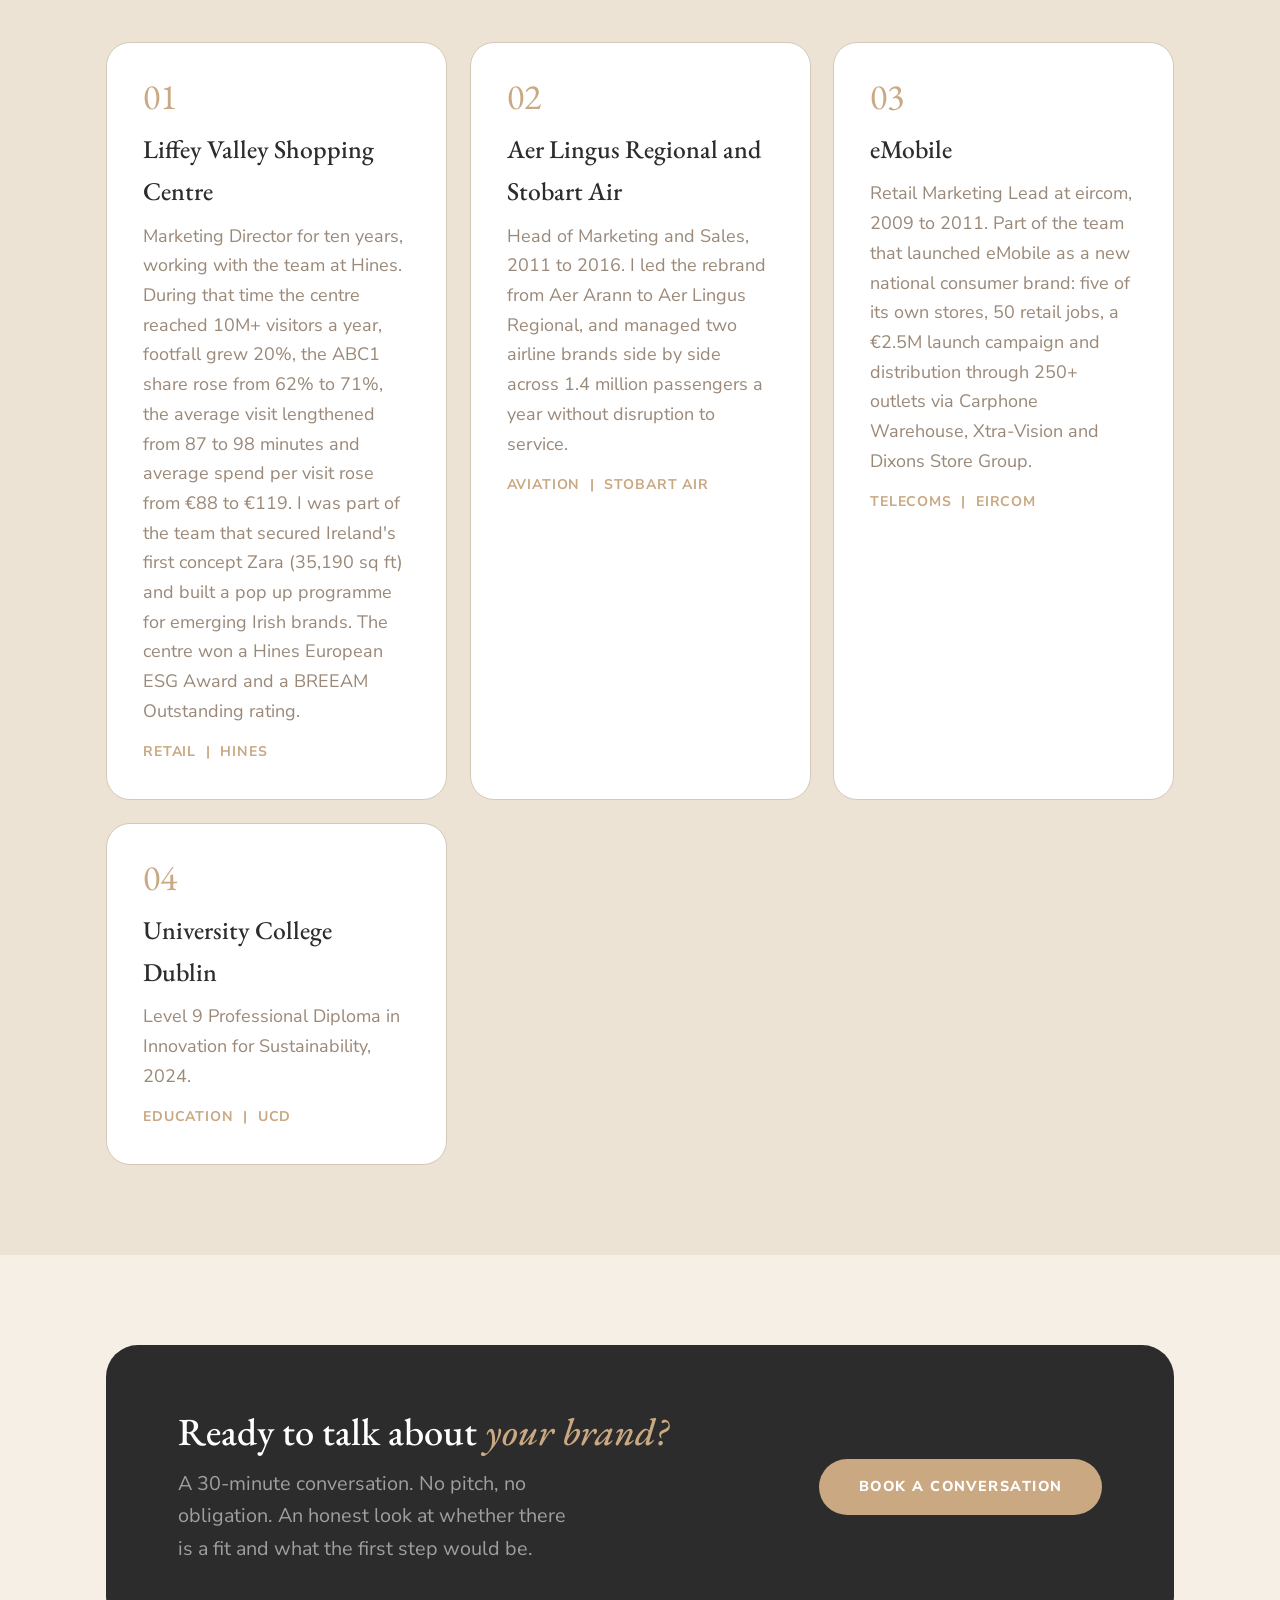
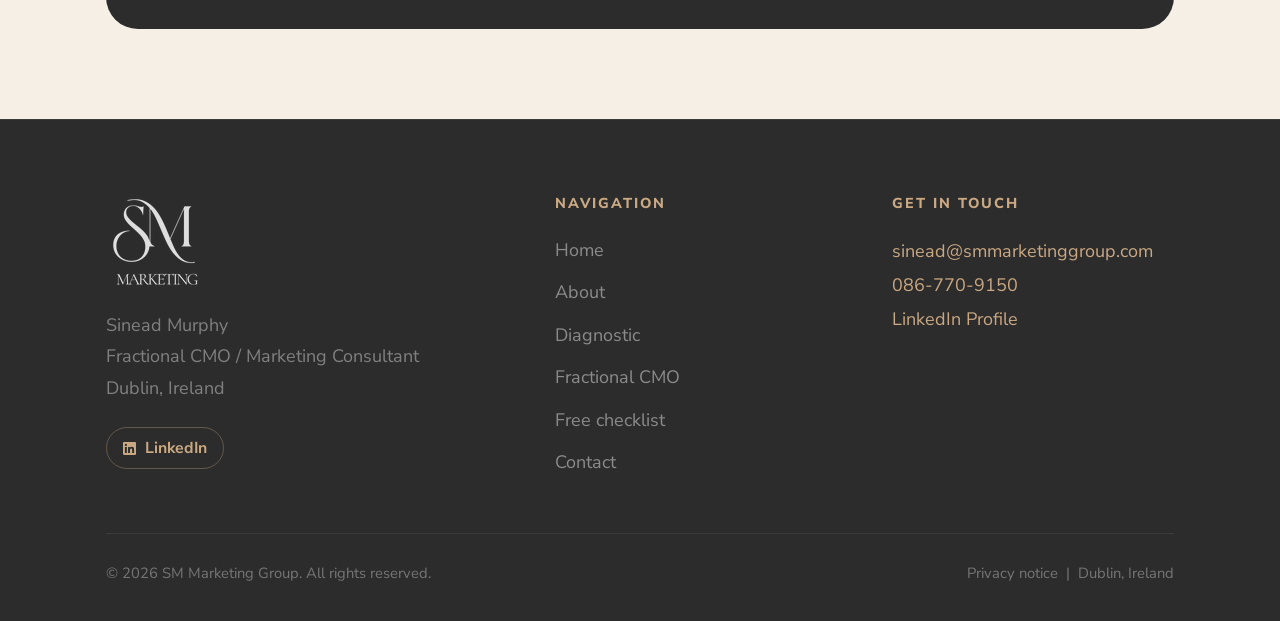
==== commit ee0fb325: "Design pass: larger type sitewide, editorial Fractional CMO page, checklist page with PDF preview, n" ====
--- a/about.html
+++ b/about.html
@@ -100,7 +100,7 @@
       <li><a href="/about.html" style="color:var(--rose)">About</a></li>
       <li><a href="/diagnostic.html">Diagnostic</a></li>
       <li><a href="/fractional-cmo.html">Fractional CMO</a></li>
-      <li><a href="/shopping-centre-checklist.html">For brands in centres</a></li>
+      <li><a href="/shopping-centre-checklist.html">Free checklist</a></li>
       <li><a href="https://linkedin.com/in/sinead-murphy-6a113415" target="_blank" rel="noopener">LinkedIn</a></li>
       <li><a href="/contact.html" class="nav-cta">Book a conversation</a></li>
     </ul>
@@ -114,7 +114,7 @@
     <li><a href="/about.html" style="color:var(--rose)">About</a></li>
     <li><a href="/diagnostic.html">Diagnostic</a></li>
     <li><a href="/fractional-cmo.html">Fractional CMO</a></li>
-    <li><a href="/shopping-centre-checklist.html">For brands in centres</a></li>
+    <li><a href="/shopping-centre-checklist.html">Free checklist</a></li>
     <li><a href="https://linkedin.com/in/sinead-murphy-6a113415" target="_blank" rel="noopener">LinkedIn</a></li>
   </ul>
   <a href="/contact.html" class="btn-primary">Book a conversation</a>
@@ -198,7 +198,7 @@
           <li><a href="/about.html">About</a></li>
           <li><a href="/diagnostic.html">Diagnostic</a></li>
           <li><a href="/fractional-cmo.html">Fractional CMO</a></li>
-          <li><a href="/shopping-centre-checklist.html">For brands in centres</a></li>
+          <li><a href="/shopping-centre-checklist.html">Free checklist</a></li>
           <li><a href="/contact.html">Contact</a></li>
         </ul>
       </div>
--- a/style.css
+++ b/style.css
@@ -32,9 +32,9 @@
   --t-display: clamp(2.4rem, 4.5vw, 4rem);
   --t-h1:      clamp(1.8rem, 3vw, 2.8rem);
   --t-h2:      clamp(1.3rem, 2vw, 1.9rem);
-  --t-body:    1.05rem;
-  --t-small:   0.95rem;
-  --t-label:   0.78rem;
+  --t-body:    1.1rem;
+  --t-small:   1rem;
+  --t-label:   0.8rem;
 
   /* Fonts */
   --serif: 'EB Garamond','Palatino Linotype',Palatino,'Book Antiqua',Georgia,serif;
@@ -54,7 +54,7 @@
 
 /* RESET */
 *, *::before, *::after { box-sizing: border-box; margin: 0; padding: 0; }
-html { scroll-behavior: smooth; }
+html { scroll-behavior: smooth; font-size: 112.5%; }
 body {
   background: var(--ivory);
   color: var(--charcoal);
@@ -161,13 +161,14 @@
 .nav__links {
   display: flex;
   align-items: center;
-  gap: 2.5rem;
+  gap: 1.75rem;
   list-style: none;
 }
 .nav__links a {
   font-size: var(--t-label);
   font-weight: 800;
-  letter-spacing: 0.12em;
+  white-space: nowrap;
+  letter-spacing: 0.1em;
   text-transform: uppercase;
   color: var(--charcoal);
   transition: color 0.2s;
@@ -764,3 +765,59 @@
   .how__grid      { grid-template-columns: 1fr; }
   .results__grid  { grid-template-columns: 1fr; }
 }
+
+@media (max-width: 1180px) {
+  .nav__links  { display: none; }
+  .nav__hamburger { display: flex; }
+}
+
+/* EDITORIAL PAGE SYSTEM */
+  
+.ed{--gold:#7E5E3C}
+.ed-hero{background:var(--ivory);padding:calc(var(--nav-h) + clamp(2.5rem,6vw,5rem)) 0 clamp(3rem,6vw,5rem)}
+.ed-label{font-family:var(--sans);font-size:var(--t-label);font-weight:800;letter-spacing:.18em;text-transform:uppercase;color:#7E5E3C;display:block;margin-bottom:1.5rem}
+.ed-hero h1{font-family:var(--serif);font-weight:400;font-size:clamp(2.8rem,7.5vw,6.2rem);line-height:1.02;letter-spacing:-.01em;color:var(--charcoal);max-width:16ch}
+.ed-hero h1 em{color:#A8835A}
+.ed-hero p{font-size:clamp(1.15rem,1.8vw,1.4rem);line-height:1.6;max-width:36em;margin-top:2rem;color:#4A4038}
+.ed-link{display:inline-block;margin-top:2.2rem;font-family:var(--sans);font-size:var(--t-small);font-weight:800;letter-spacing:.14em;text-transform:uppercase;color:var(--charcoal);text-decoration:none;border-bottom:2px solid var(--charcoal);padding-bottom:.35rem}
+.ed-link:hover{color:#7E5E3C;border-color:#7E5E3C}
+.ed-sec{padding:clamp(3.5rem,7vw,6rem) 0;border-top:1px solid var(--border)}
+.ed-sec--tint{background:var(--linen)}
+.ed-grid{display:grid;grid-template-columns:minmax(0,1fr) minmax(0,1.7fr);gap:clamp(2rem,6vw,6rem)}
+.ed-grid h2{font-family:var(--serif);font-weight:400;font-size:clamp(2rem,3.6vw,3.2rem);line-height:1.1;color:var(--charcoal)}
+.ed-grid h2 em{color:#A8835A}
+.ed-lede{font-size:clamp(1.15rem,1.6vw,1.3rem);line-height:1.65;color:#4A4038}
+.ed-list{list-style:none;margin-top:1.8rem}
+.ed-list li{padding:1rem 0;border-top:1px solid var(--border);font-size:var(--t-body);line-height:1.55;color:#4A4038}
+.ed-list li:last-child{border-bottom:1px solid var(--border)}
+.ed-list strong{color:var(--charcoal)}
+.ed-no{color:#7A6A5A;font-style:italic}
+.ed-terms{margin-top:1.4rem;font-family:var(--sans);font-size:var(--t-label);font-weight:800;letter-spacing:.14em;text-transform:uppercase;color:#7E5E3C}
+.ed-tier{display:grid;grid-template-columns:minmax(0,1fr) minmax(0,1.7fr);gap:clamp(2rem,6vw,6rem);padding:clamp(2.5rem,5vw,4rem) 0;border-top:1px solid var(--border)}
+.ed-tier .num{font-family:var(--serif);font-size:1.4rem;color:#A8835A}
+.ed-tier h3{font-family:var(--serif);font-weight:400;font-size:clamp(2.6rem,5vw,4.4rem);line-height:1;color:var(--charcoal);margin-top:.3rem}
+.ed-big{font-weight:400;font-family:var(--serif);font-size:clamp(2rem,4.6vw,3.8rem);line-height:1.15;color:var(--charcoal);max-width:20em}
+.ed-big em{color:#A8835A}
+.ed-vs{display:grid;grid-template-columns:minmax(0,1fr) minmax(0,1.7fr);gap:clamp(2rem,6vw,6rem);padding:1.6rem 0;border-top:1px solid var(--border)}
+.ed-vs .a{font-size:var(--t-body);color:#7A6A5A}
+.ed-vs .a b{display:block;font-family:var(--sans);font-size:var(--t-label);letter-spacing:.14em;text-transform:uppercase;margin-bottom:.4rem}
+.ed-vs .b{font-family:var(--serif);font-size:clamp(1.3rem,2vw,1.7rem);line-height:1.35;color:var(--charcoal)}
+.ed-cta{background:var(--charcoal);padding:clamp(4rem,8vw,7rem) 0;color:#E2D5C3}
+.ed-cta h2{font-family:var(--serif);font-weight:400;font-size:clamp(2.2rem,5.5vw,4.6rem);line-height:1.05;color:#F5EFE6;max-width:14em}
+.ed-cta h2 em{color:var(--rose)}
+.ed-cta p{font-size:clamp(1.1rem,1.6vw,1.3rem);margin-top:1.5rem;max-width:34em}
+.ed-cta .ed-link{color:#F5EFE6;border-color:var(--rose)}
+.ed-cta .ed-link:hover{color:var(--rose)}
+@media(max-width:820px){.ed-grid,.ed-tier,.ed-vs{grid-template-columns:1fr;gap:1.2rem}}
+  
+.ck-hero{display:grid;grid-template-columns:minmax(0,1.15fr) minmax(0,1fr);gap:clamp(2rem,5vw,5rem);align-items:start}
+.ck-hero h1{font-family:var(--serif);font-weight:400;font-size:clamp(2.4rem,5vw,4.4rem);line-height:1.05;color:var(--charcoal)}
+.ck-hero h1 em{color:#A8835A}
+.ck-preview img{width:100%;height:auto;display:block;box-shadow:0 18px 50px rgba(44,44,44,.22);border:1px solid var(--border)}
+.ck-preview{position:sticky;top:120px}
+.ed-q{border-left:3px solid var(--rose);padding:.4rem 0 .4rem 1.4rem;margin:2rem 0;font-family:var(--serif);font-size:clamp(1.4rem,2.4vw,1.9rem);line-height:1.3;color:var(--charcoal)}
+@media(max-width:820px){.ck-hero{grid-template-columns:1fr}.ck-preview{position:static;max-width:420px}}
+
+.ck-hero .contact-form input,.ck-hero .contact-form select{background:#fff;color:#2C2C2C;border:1px solid var(--border)}
+.ck-hero .contact-form input::placeholder{color:#7A6A5A;opacity:1}
+.ck-hero .contact-form-wrap{padding:2rem}
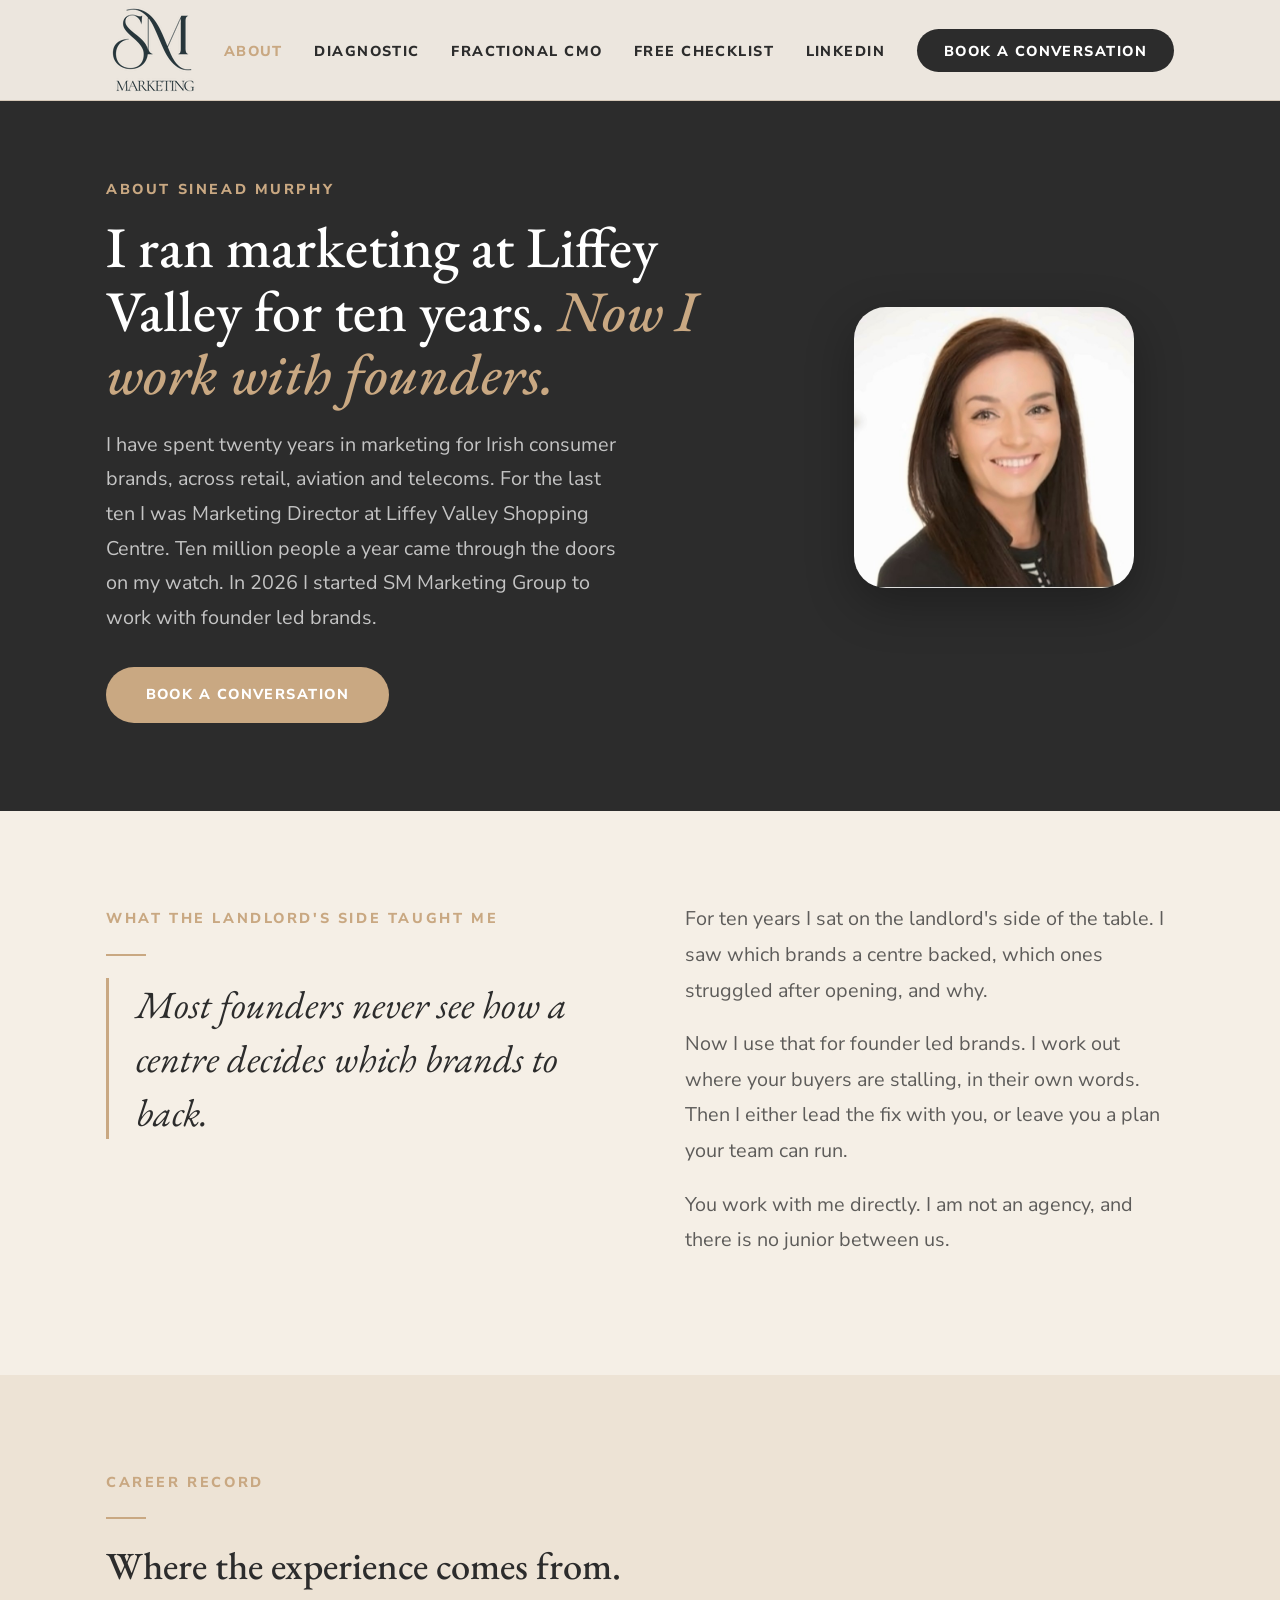
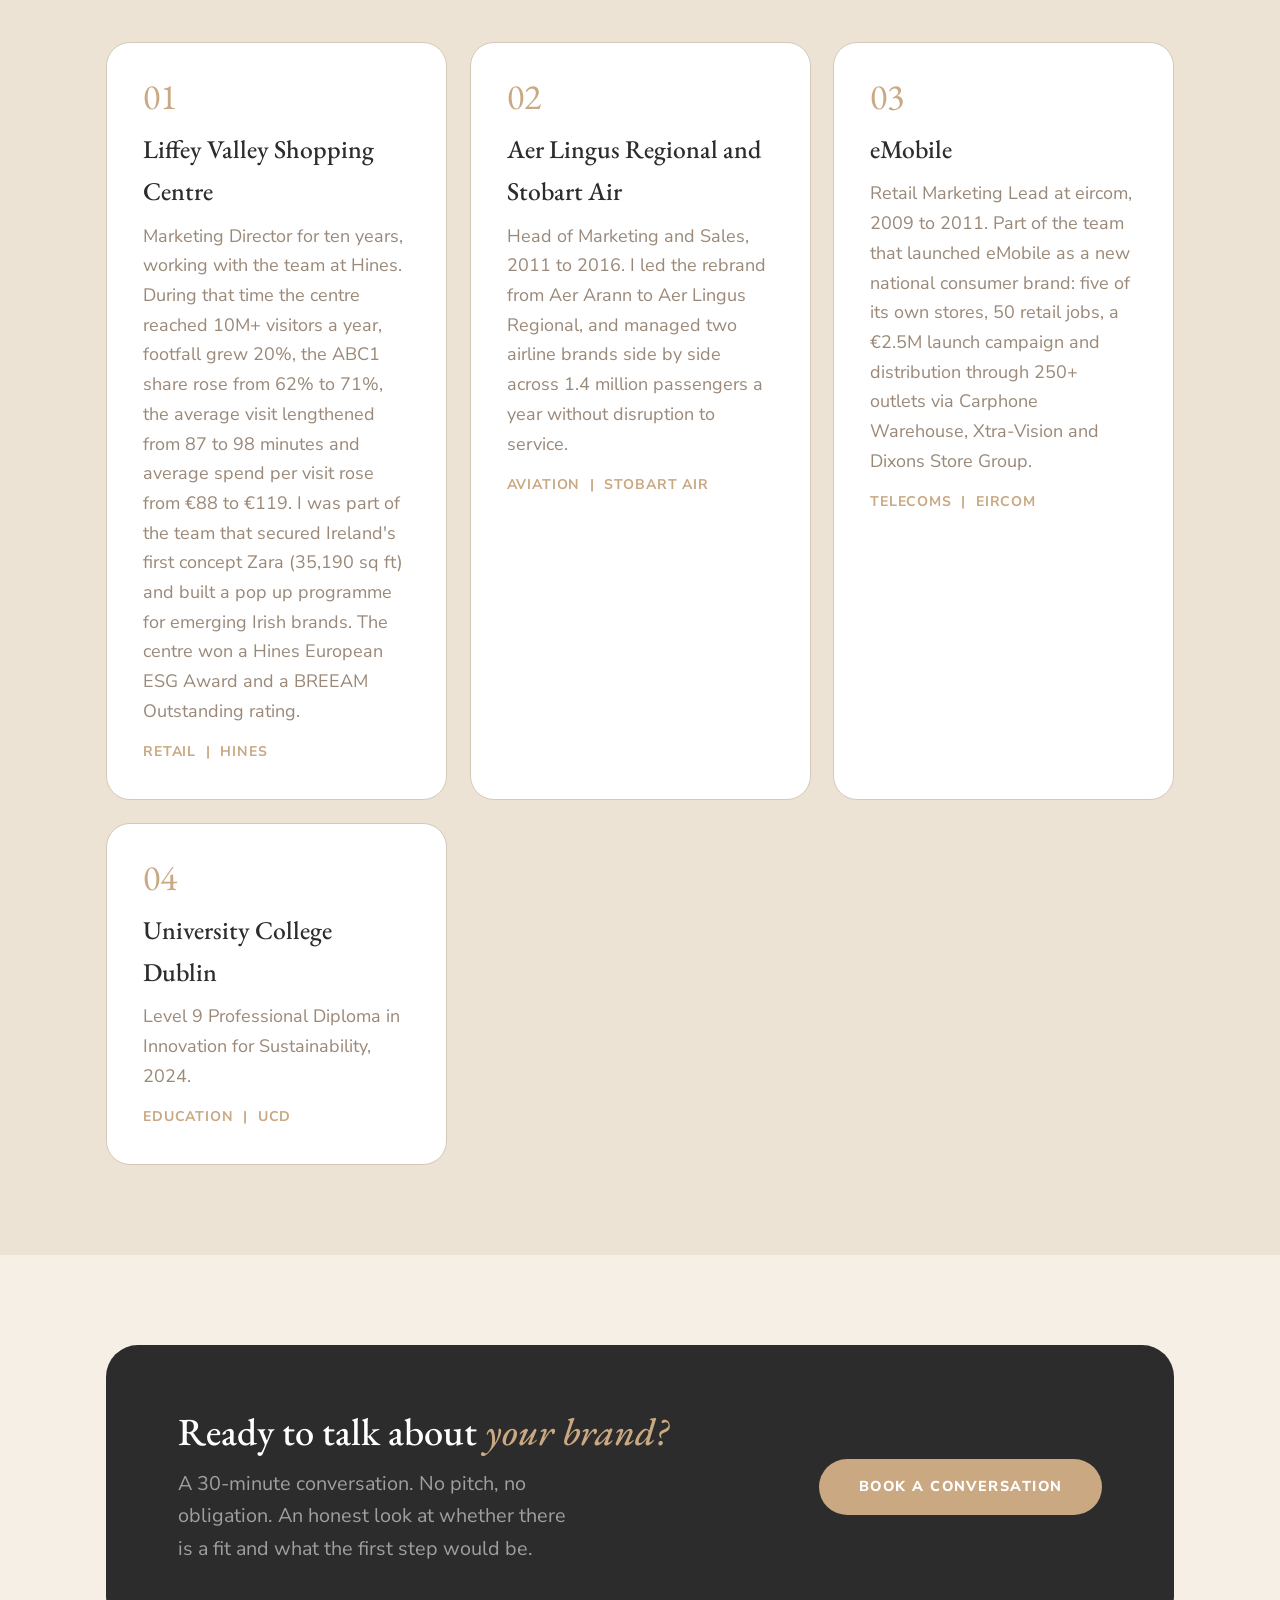
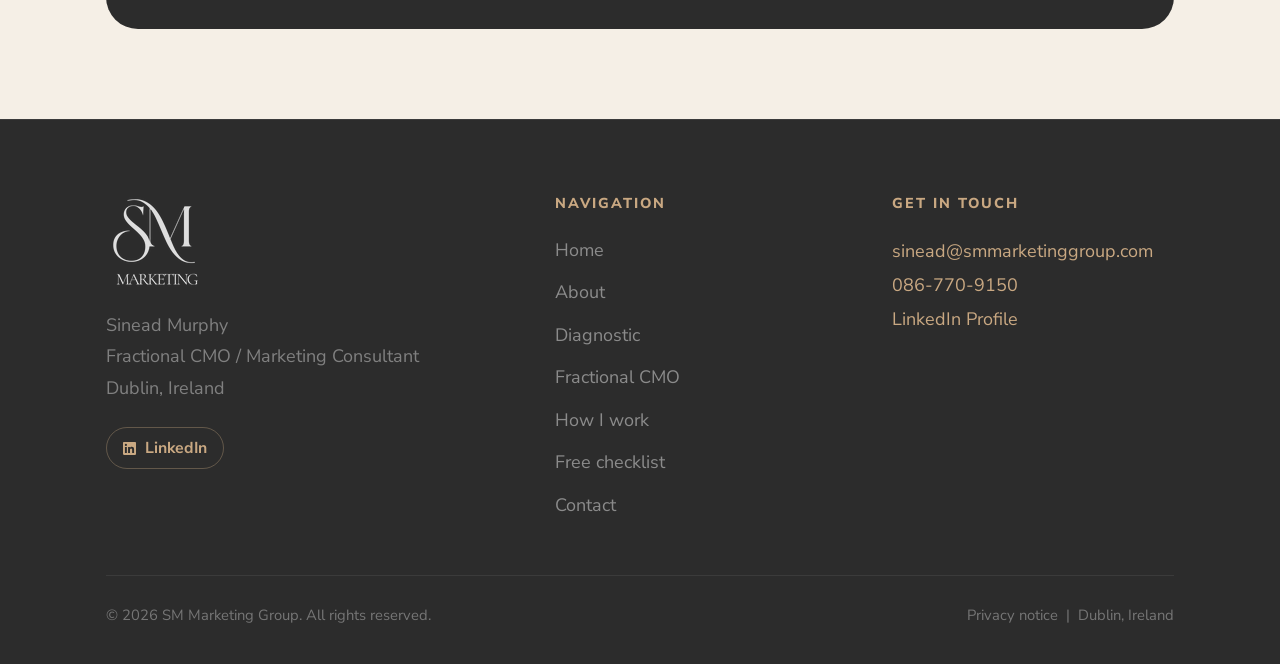
==== commit 4ac8109e: "How I work page: AI team, Unit Check (coming soon), Sophie; footer link, contact interest options, s" ====
--- a/about.html
+++ b/about.html
@@ -198,6 +198,7 @@
           <li><a href="/about.html">About</a></li>
           <li><a href="/diagnostic.html">Diagnostic</a></li>
           <li><a href="/fractional-cmo.html">Fractional CMO</a></li>
+          <li><a href="/how-i-work.html">How I work</a></li>
           <li><a href="/shopping-centre-checklist.html">Free checklist</a></li>
           <li><a href="/contact.html">Contact</a></li>
         </ul>
--- a/style.css
+++ b/style.css
@@ -821,3 +821,7 @@
 .ck-hero .contact-form input,.ck-hero .contact-form select{background:#fff;color:#2C2C2C;border:1px solid var(--border)}
 .ck-hero .contact-form input::placeholder{color:#7A6A5A;opacity:1}
 .ck-hero .contact-form-wrap{padding:2rem}
+
+.contact-form input,.contact-form select,.contact-form textarea{background:#fff;color:#2C2C2C;border:1px solid var(--border);font-size:1rem}
+.contact-form input::placeholder,.contact-form textarea::placeholder{color:#7A6A5A;opacity:1}
+@media (max-width:600px){.contact-form-wrap{padding:1.25rem !important}.contact-form select{font-size:.95rem}}
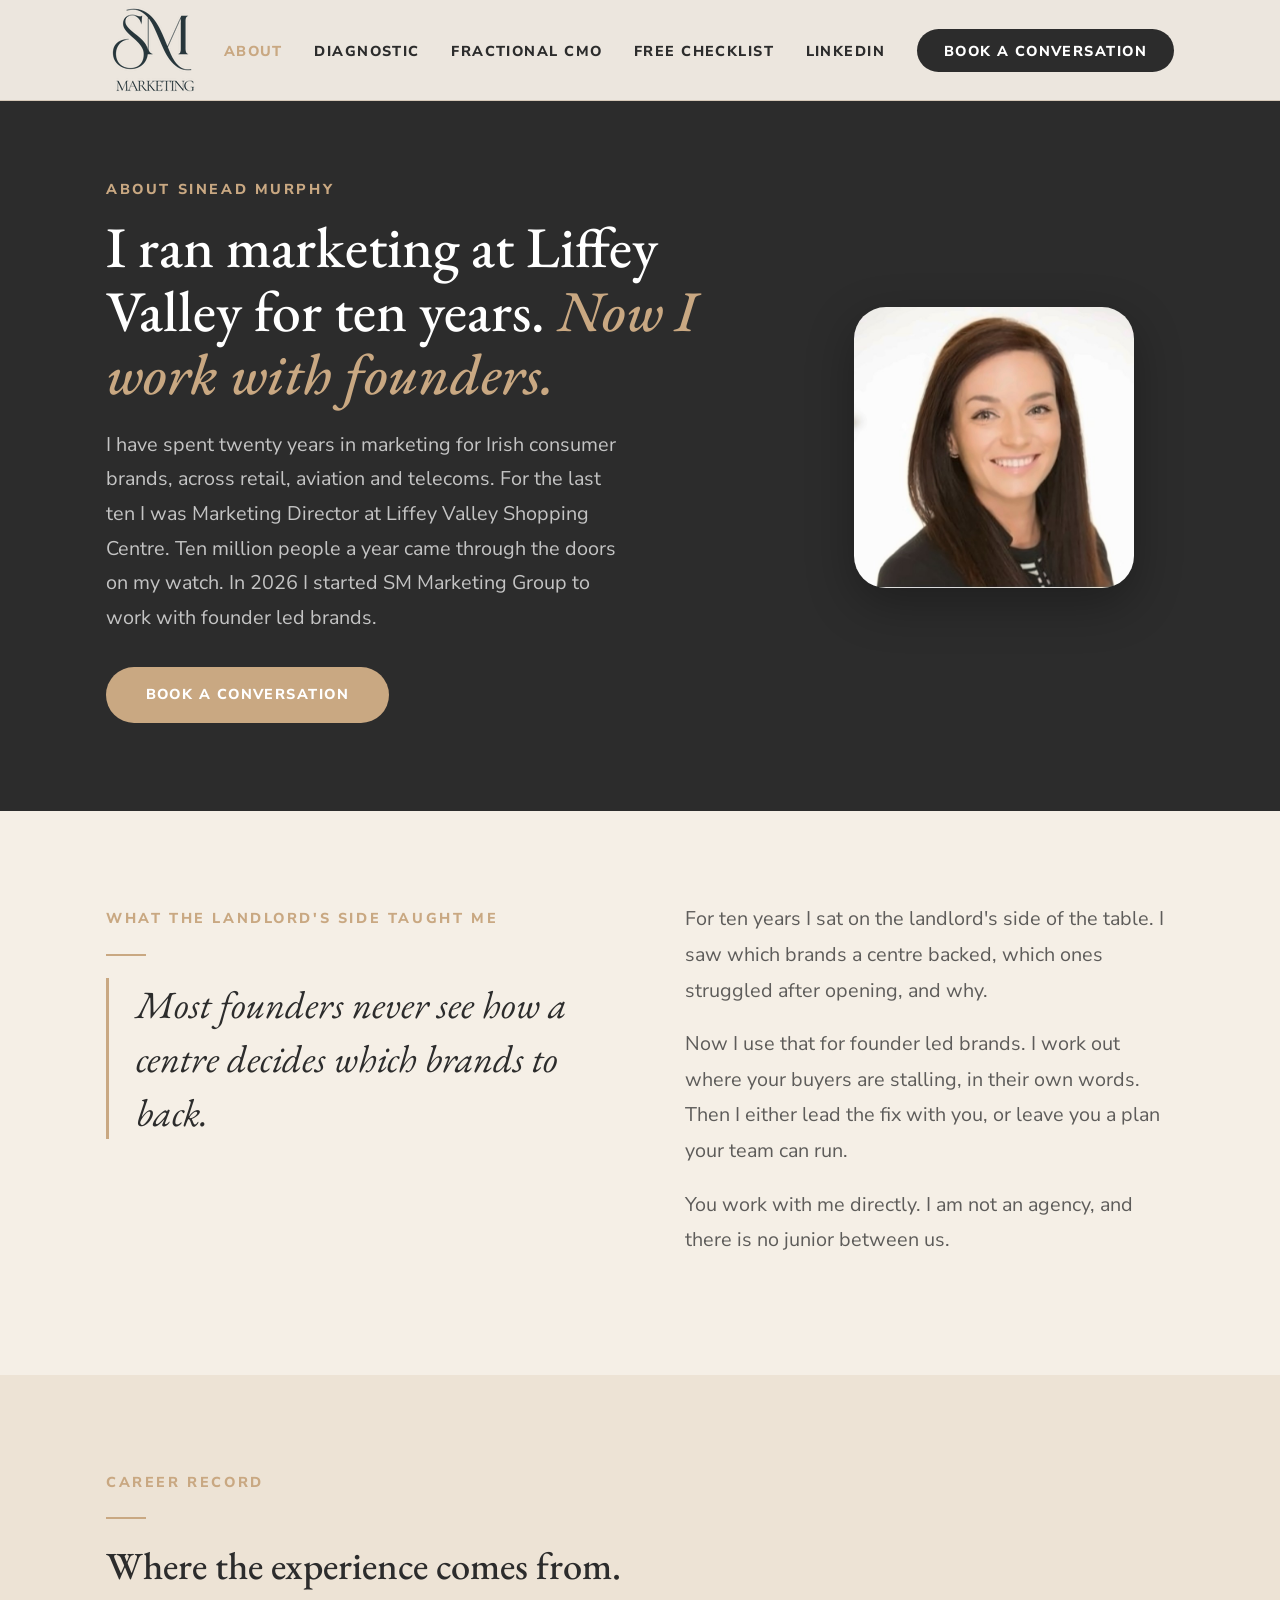
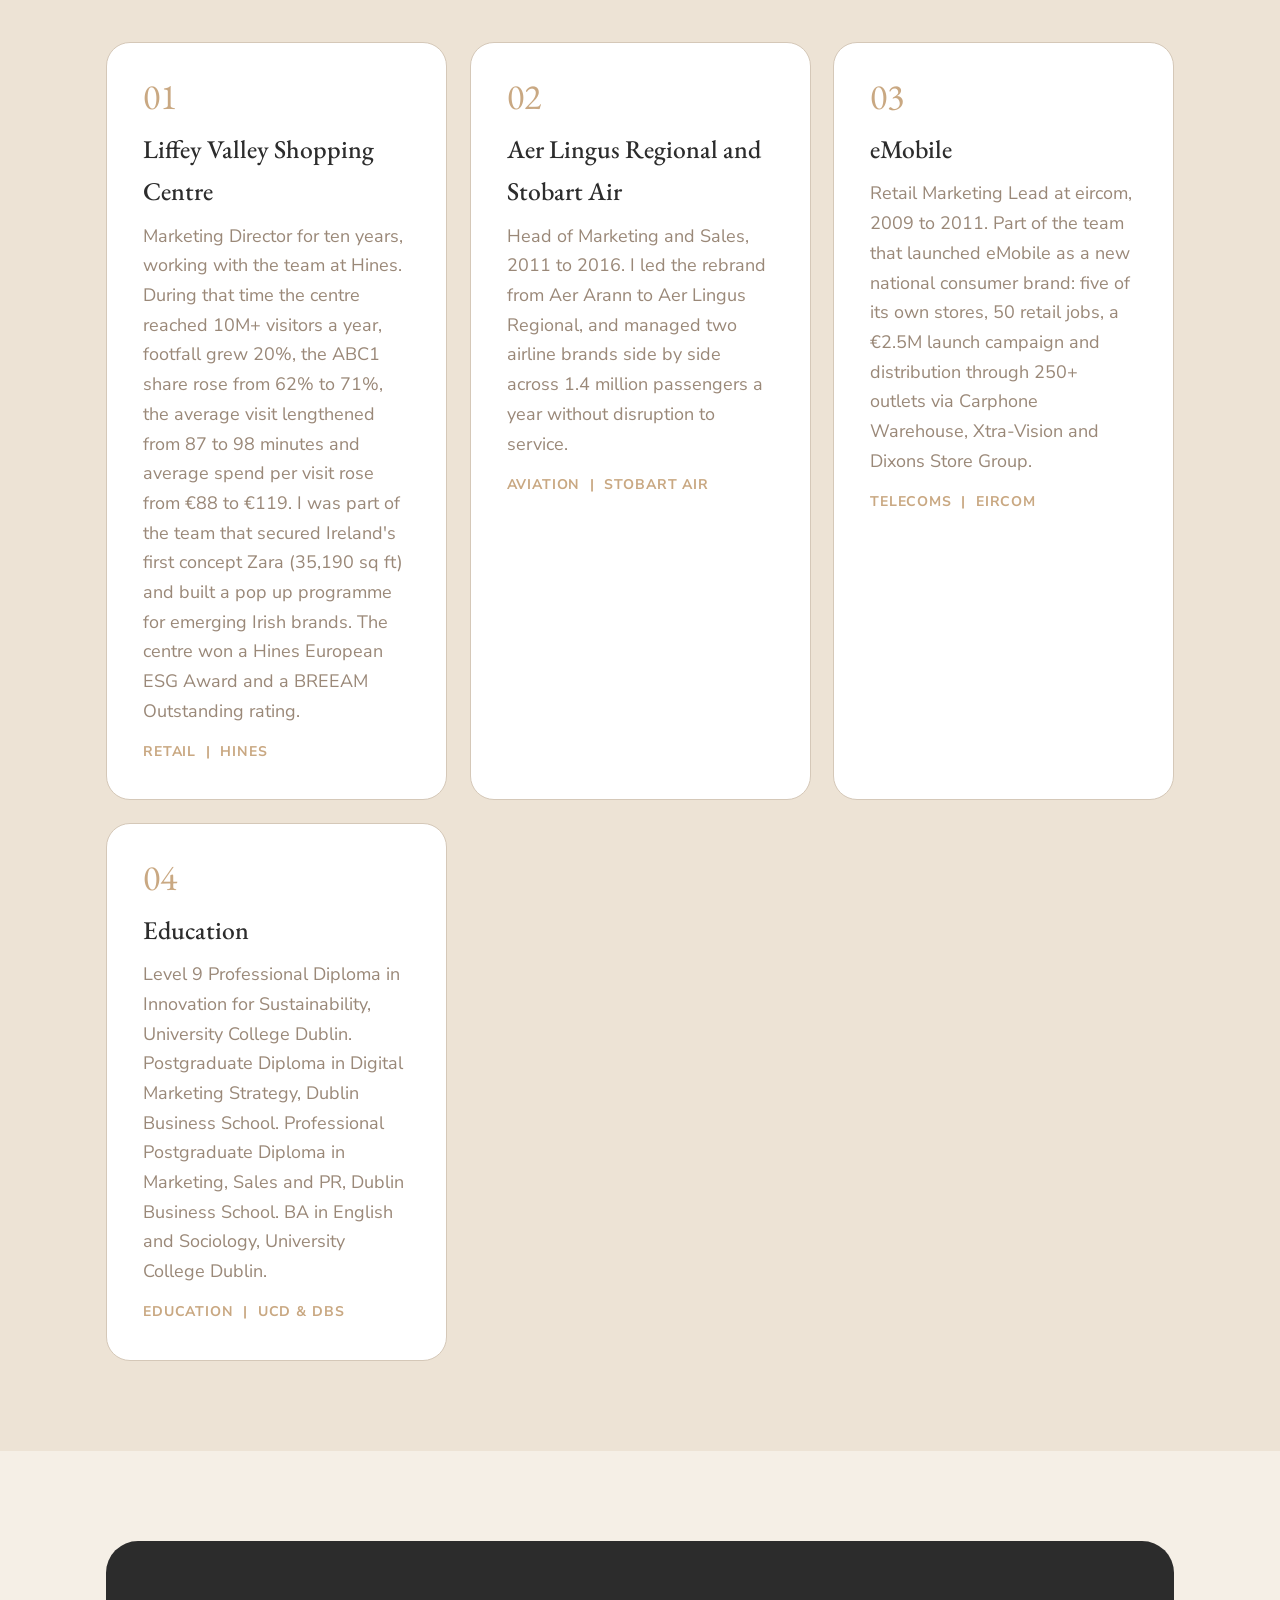
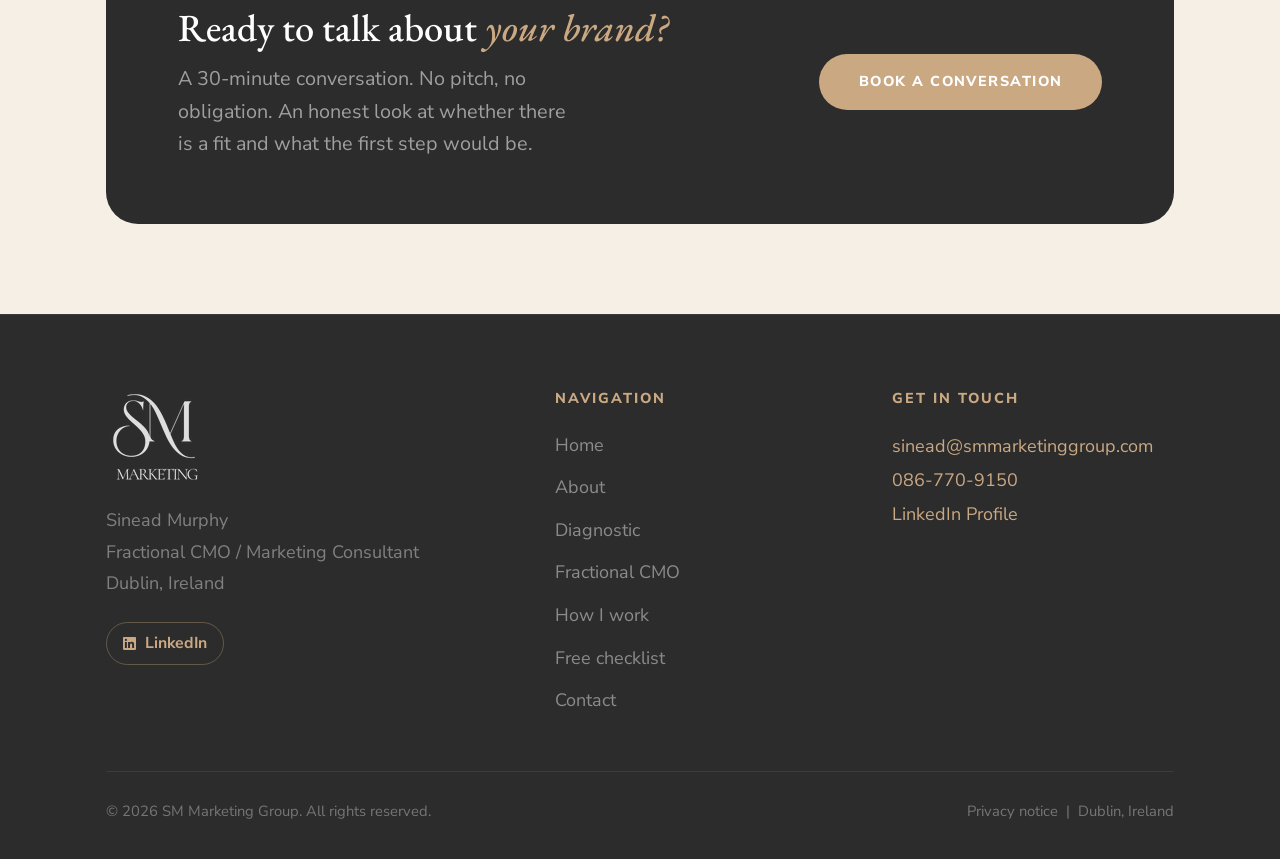
==== commit 1b4f995c: "Add full education record to About page List all four qualifications in the career record card rathe" ====
--- a/about.html
+++ b/about.html
@@ -1,14 +1,23 @@
 <!DOCTYPE html>
-<html lang="en">
+<html lang="en-IE">
 <head>
   <meta charset="UTF-8"/>
   <meta name="viewport" content="width=device-width, initial-scale=1.0"/>
-  <title>About Sinead Murphy | Fractional CMO Dublin | Ten Years at Liffey Valley</title>
+  <title>About Sinead Murphy | Fractional CMO | Liffey Valley</title>
   <meta name="description" content="Sinead Murphy ran marketing at Liffey Valley Shopping Centre for ten years. Now she works with founder led brands in Ireland as a fractional CMO."/>
   <link rel="preconnect" href="https://fonts.googleapis.com"/>
   <link rel="preconnect" href="https://fonts.gstatic.com" crossorigin/>
   <link href="https://fonts.googleapis.com/css2?family=EB+Garamond:ital,wght@0,400;0,500;0,600;1,400;1,500&family=Nunito+Sans:wght@300;400;600;700;800&display=swap" rel="stylesheet"/>
   <link rel="stylesheet" href="style.css"/>
+  <link rel="icon" href="/favicon.ico" sizes="32x32"/>
+  <link rel="icon" type="image/png" href="/favicon-32.png"/>
+  <link rel="apple-touch-icon" href="/apple-touch-icon.png"/>
+  <meta name="theme-color" content="#F5EFE6"/>
+  <meta property="og:image" content="https://www.smmarketinggroup.com/images/og-card.png"/>
+  <meta property="og:image:width" content="1200"/>
+  <meta property="og:image:height" content="630"/>
+  <meta property="og:image:alt" content="SM Marketing Group. Fractional CMO for founder led brands."/>
+  <meta name="twitter:image" content="https://www.smmarketinggroup.com/images/og-card.png"/>
   <style>
 .page-hero { background: var(--charcoal); padding-top: calc(var(--nav-h) + 4rem); padding-bottom: 5rem; margin-bottom: -2px; }
 .page-hero__inner { display: grid; grid-template-columns: 1fr 320px; gap: 5rem; align-items: center; }
@@ -68,12 +77,12 @@
   <meta name="geo.placename" content="Dublin"/>
   <meta property="og:type" content="website"/>
   <meta property="og:url" content="https://www.smmarketinggroup.com/about.html"/>
-  <meta property="og:title" content="About Sinead Murphy | Fractional CMO Dublin"/>
+  <meta property="og:title" content="About Sinead Murphy | Fractional CMO | Liffey Valley | Sinead Murphy"/>
   <meta property="og:description" content="Ten years as Marketing Director at Liffey Valley. Now a fractional CMO for founder led brands."/>
   <meta property="og:site_name" content="SM Marketing Group"/>
   <meta property="og:locale" content="en_IE"/>
-  <meta name="twitter:card" content="summary"/>
-  <meta name="twitter:title" content="About Sinead Murphy | Fractional CMO Dublin"/>
+  <meta name="twitter:card" content="summary_large_image"/>
+  <meta name="twitter:title" content="About Sinead Murphy | Fractional CMO | Liffey Valley"/>
   <meta name="twitter:description" content="Ten years as Marketing Director at Liffey Valley. Now a fractional CMO for founder led brands."/>
   <script type="application/ld+json">
   {
@@ -85,7 +94,7 @@
     "url": "https://www.smmarketinggroup.com/about.html",
     "worksFor": {"@type":"Organization","name":"SM Marketing Group"},
     "address": {"@type":"PostalAddress","addressLocality":"Dublin","addressCountry":"IE"},
-    "alumniOf": {"@type":"CollegeOrUniversity","name":"University College Dublin"},
+    "alumniOf": [{"@type":"CollegeOrUniversity","name":"University College Dublin"},{"@type":"CollegeOrUniversity","name":"Dublin Business School"}],
     "sameAs": ["https://www.linkedin.com/in/sinead-murphy-6a113415"]
   }
   </script>
@@ -94,7 +103,7 @@
 <nav class="nav">
   <div class="container nav__inner">
     <a href="/" class="nav__logo" aria-label="SM Marketing home">
-      <img src="[data-uri]" alt="SM Marketing"/>
+      <img src="/images/sm-logo-nav.png" alt="SM Marketing Group logo" width="95" height="96"/>
     </a>
     <ul class="nav__links">
       <li><a href="/about.html" style="color:var(--rose)">About</a></li>
@@ -131,7 +140,7 @@
         <a href="/contact.html" class="btn-primary">Book a conversation</a>
       </div>
       <div class="page-hero__photo-frame">
-        <img src="[data-uri]" alt="Sinead Murphy, Fractional CMO" class="page-hero__photo"/>
+        <img src="/images/sinead-murphy.jpg" alt="Sinead Murphy, Fractional CMO" class="page-hero__photo" width="690" height="692"/>
       </div>
     </div>
   </div>
@@ -163,7 +172,7 @@
       <div class="sector-card reveal"><div class="sector-card__num">01</div><h3>Liffey Valley Shopping Centre</h3><p>Marketing Director for ten years, working with the team at Hines. During that time the centre reached 10M+ visitors a year, footfall grew 20%, the ABC1 share rose from 62% to 71%, the average visit lengthened from 87 to 98 minutes and average spend per visit rose from &euro;88 to &euro;119. I was part of the team that secured Ireland&#39;s first concept Zara (35,190 sq ft) and built a pop up programme for emerging Irish brands. The centre won a Hines European ESG Award and a BREEAM Outstanding rating.</p><div class="sector-card__brands">Retail &nbsp;|&nbsp; Hines</div></div>
       <div class="sector-card reveal"><div class="sector-card__num">02</div><h3>Aer Lingus Regional and Stobart Air</h3><p>Head of Marketing and Sales, 2011 to 2016. I led the rebrand from Aer Arann to Aer Lingus Regional, and managed two airline brands side by side across 1.4 million passengers a year without disruption to service.</p><div class="sector-card__brands">Aviation &nbsp;|&nbsp; Stobart Air</div></div>
       <div class="sector-card reveal"><div class="sector-card__num">03</div><h3>eMobile</h3><p>Retail Marketing Lead at eircom, 2009 to 2011. Part of the team that launched eMobile as a new national consumer brand: five of its own stores, 50 retail jobs, a &euro;2.5M launch campaign and distribution through 250+ outlets via Carphone Warehouse, Xtra-Vision and Dixons Store Group.</p><div class="sector-card__brands">Telecoms &nbsp;|&nbsp; eircom</div></div>
-      <div class="sector-card reveal"><div class="sector-card__num">04</div><h3>University College Dublin</h3><p>Level 9 Professional Diploma in Innovation for Sustainability, 2024.</p><div class="sector-card__brands">Education &nbsp;|&nbsp; UCD</div></div>
+      <div class="sector-card reveal"><div class="sector-card__num">04</div><h3>Education</h3><p>Level 9 Professional Diploma in Innovation for Sustainability, University College Dublin. Postgraduate Diploma in Digital Marketing Strategy, Dublin Business School. Professional Postgraduate Diploma in Marketing, Sales and PR, Dublin Business School. BA in English and Sociology, University College Dublin.</p><div class="sector-card__brands">Education &nbsp;|&nbsp; UCD &amp; DBS</div></div>
     </div>
   </div>
 </section>
@@ -184,7 +193,7 @@
   <div class="container">
     <div class="footer__inner">
       <div>
-        <div class="footer__logo"><img src="[data-uri]" alt="SM Marketing"/></div>
+        <div class="footer__logo"><img src="/images/sm-logo-footer.png" alt="SM Marketing Group logo" width="99" height="100" loading="lazy"/></div>
         <p class="footer__tagline">Sinead Murphy<br>Fractional CMO / Marketing Consultant<br>Dublin, Ireland</p>
         <a href="https://linkedin.com/in/sinead-murphy-6a113415" target="_blank" rel="noopener" class="footer__linkedin">
           <svg viewBox="0 0 24 24"><path d="M20.447 20.452h-3.554v-5.569c0-1.328-.027-3.037-1.852-3.037-1.853 0-2.136 1.445-2.136 2.939v5.667H9.351V9h3.414v1.561h.046c.477-.9 1.637-1.85 3.37-1.85 3.601 0 4.267 2.37 4.267 5.455v6.286zM5.337 7.433a2.062 2.062 0 0 1-2.063-2.065 2.064 2.064 0 1 1 2.063 2.065zm1.782 13.019H3.555V9h3.564v11.452zM22.225 0H1.771C.792 0 0 .774 0 1.729v20.542C0 23.227.792 24 1.771 24h20.451C23.2 24 24 23.227 24 22.271V1.729C24 .774 23.2 0 22.222 0h.003z"/></svg>
--- a/style.css
+++ b/style.css
@@ -825,3 +825,8 @@
 .contact-form input,.contact-form select,.contact-form textarea{background:#fff;color:#2C2C2C;border:1px solid var(--border);font-size:1rem}
 .contact-form input::placeholder,.contact-form textarea::placeholder{color:#7A6A5A;opacity:1}
 @media (max-width:600px){.contact-form-wrap{padding:1.25rem !important}.contact-form select{font-size:.95rem}}
+
+.ed-faq { padding: 1.4rem 0; border-top: 1px solid var(--border); max-width: 46rem; }
+.ed-faq:last-child { border-bottom: 1px solid var(--border); }
+.ed-faq h3 { font-family: var(--serif); font-weight: 500; font-size: var(--t-h2); color: var(--charcoal); margin-bottom: .5rem; }
+.ed-faq p { font-size: var(--t-body); line-height: 1.7; color: #4A4038; }
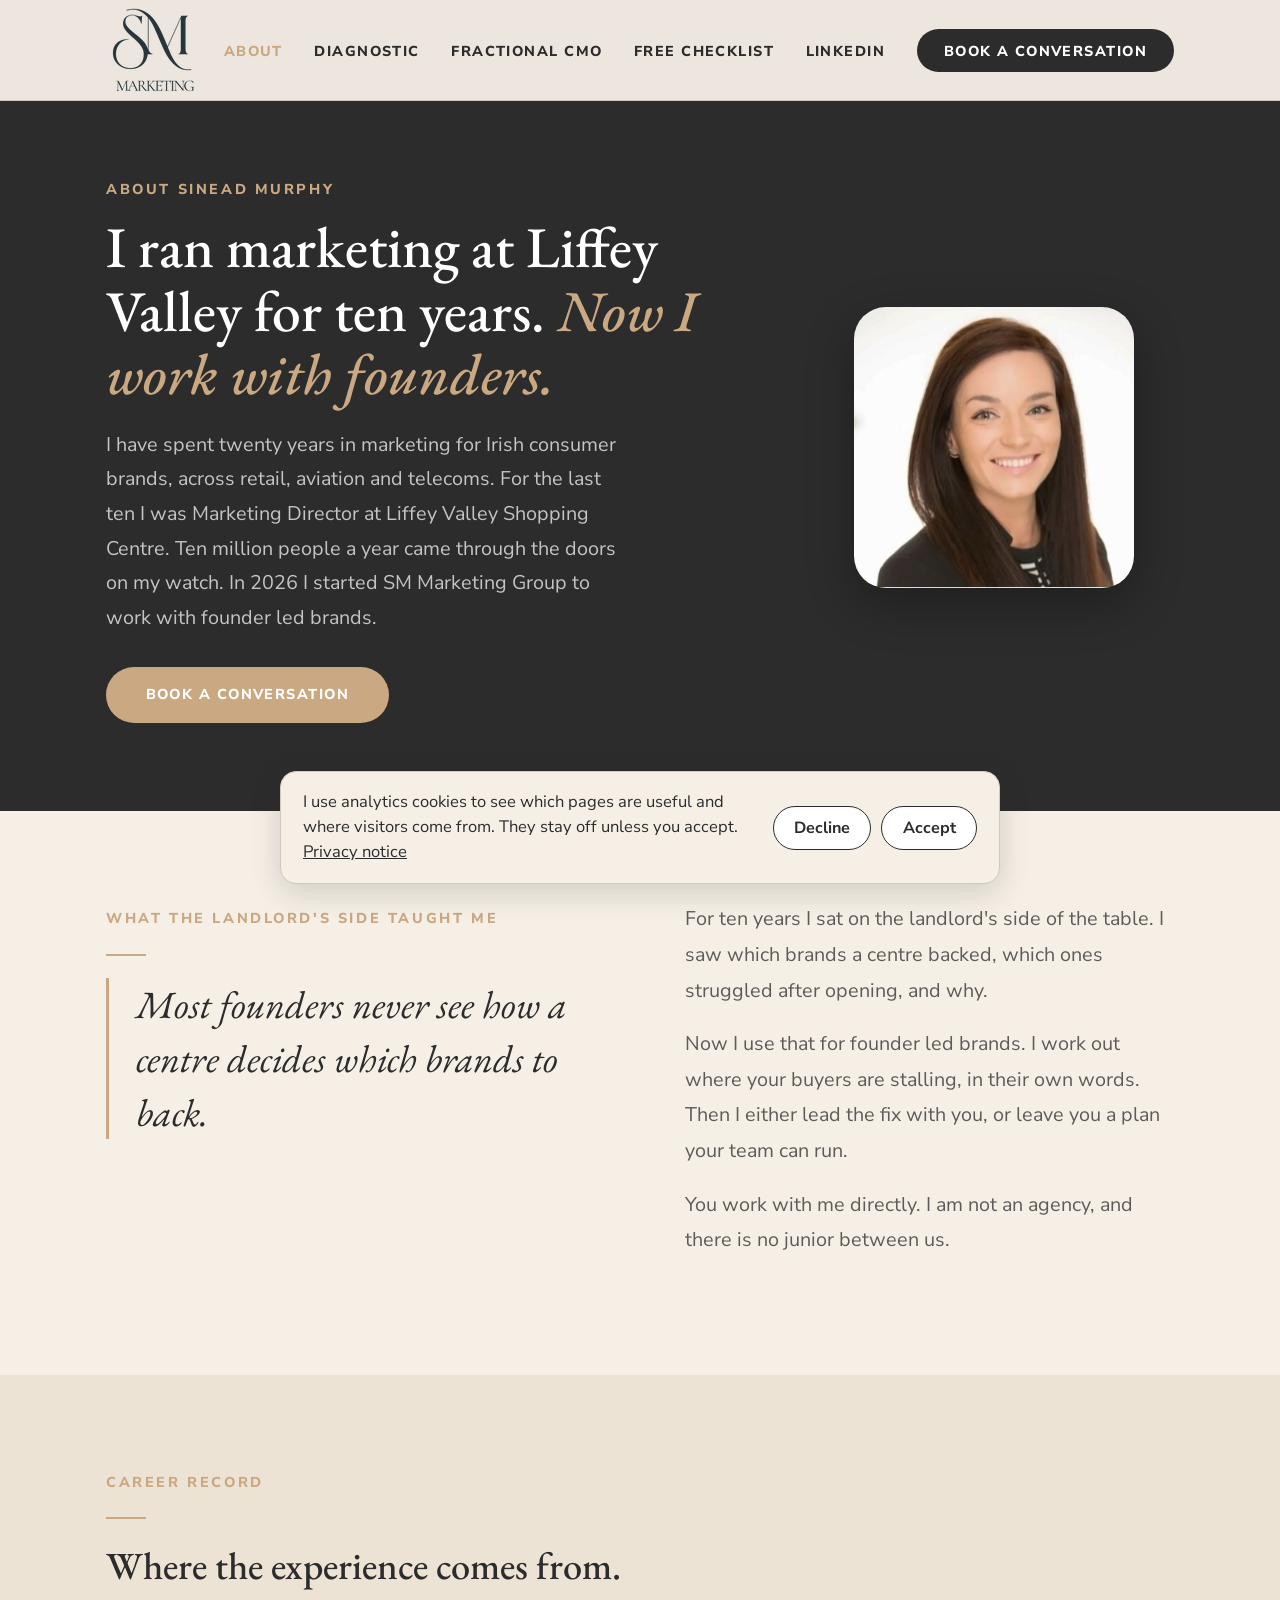
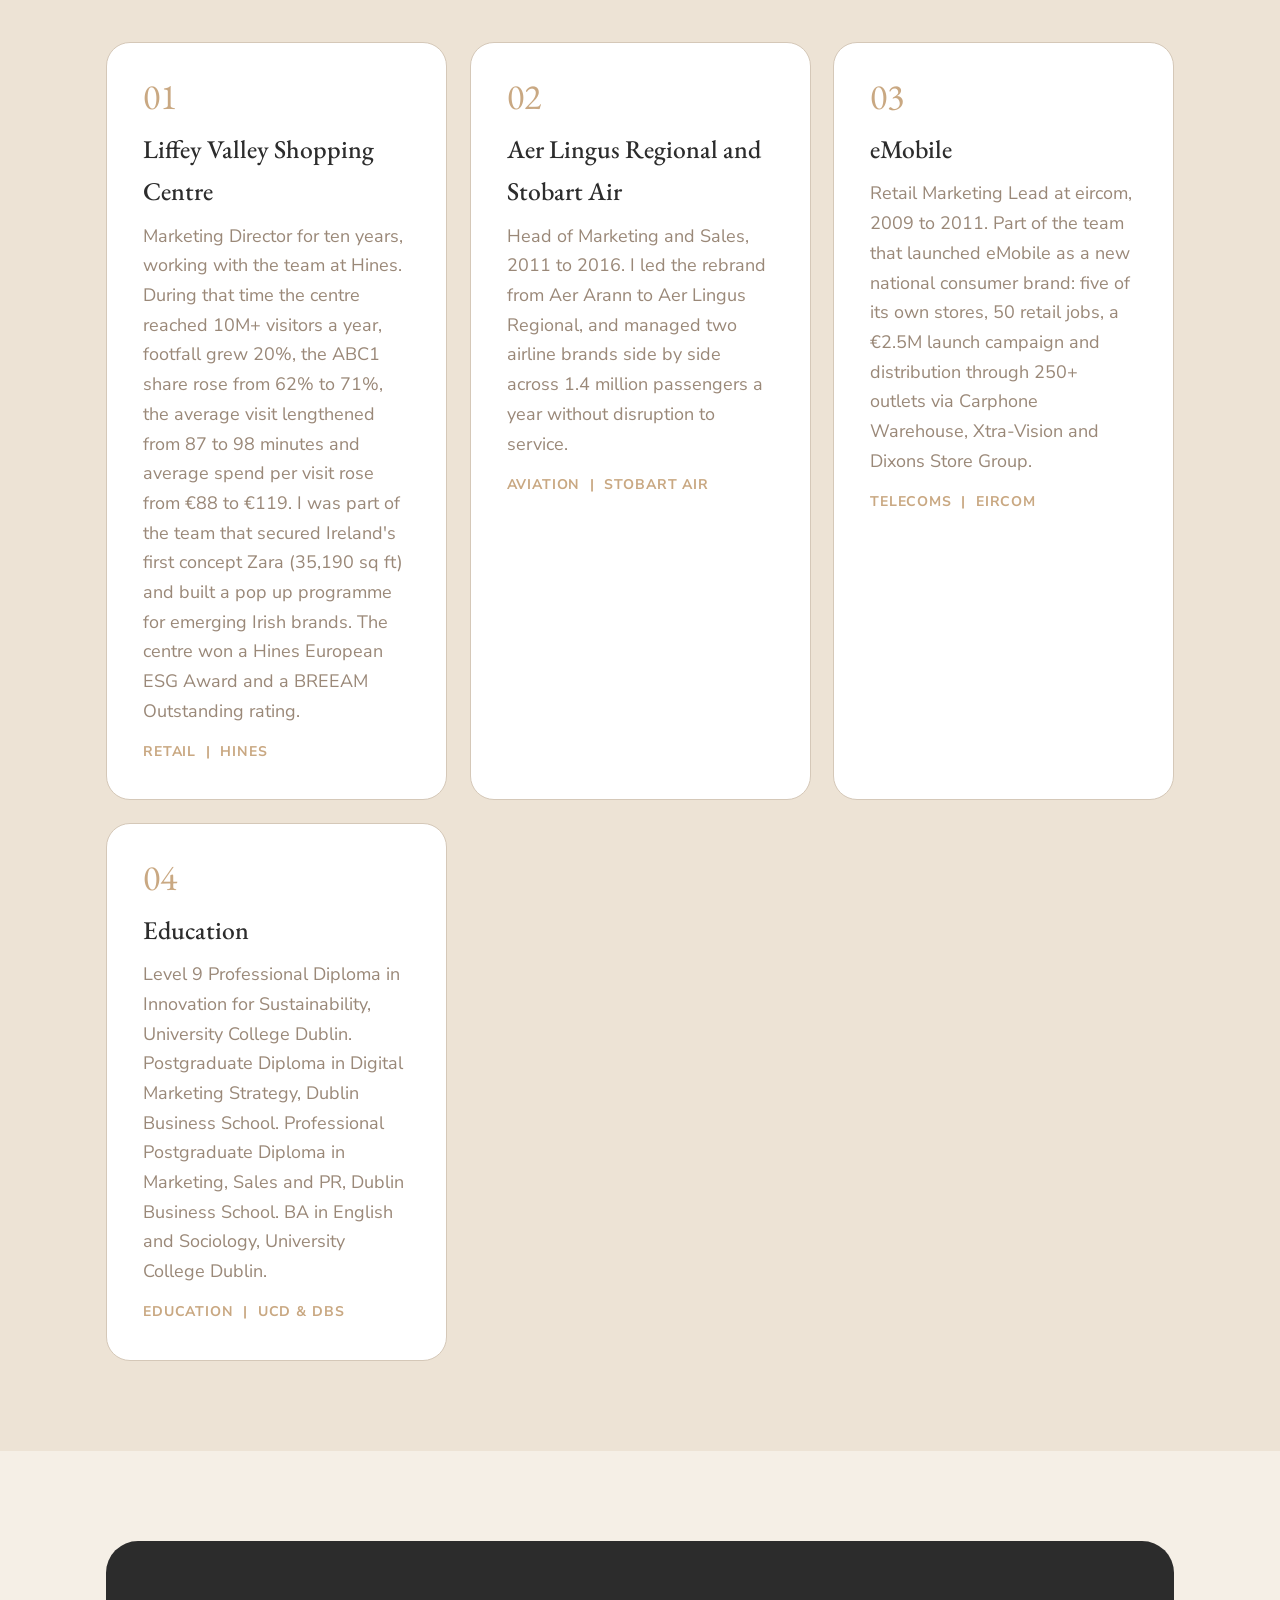
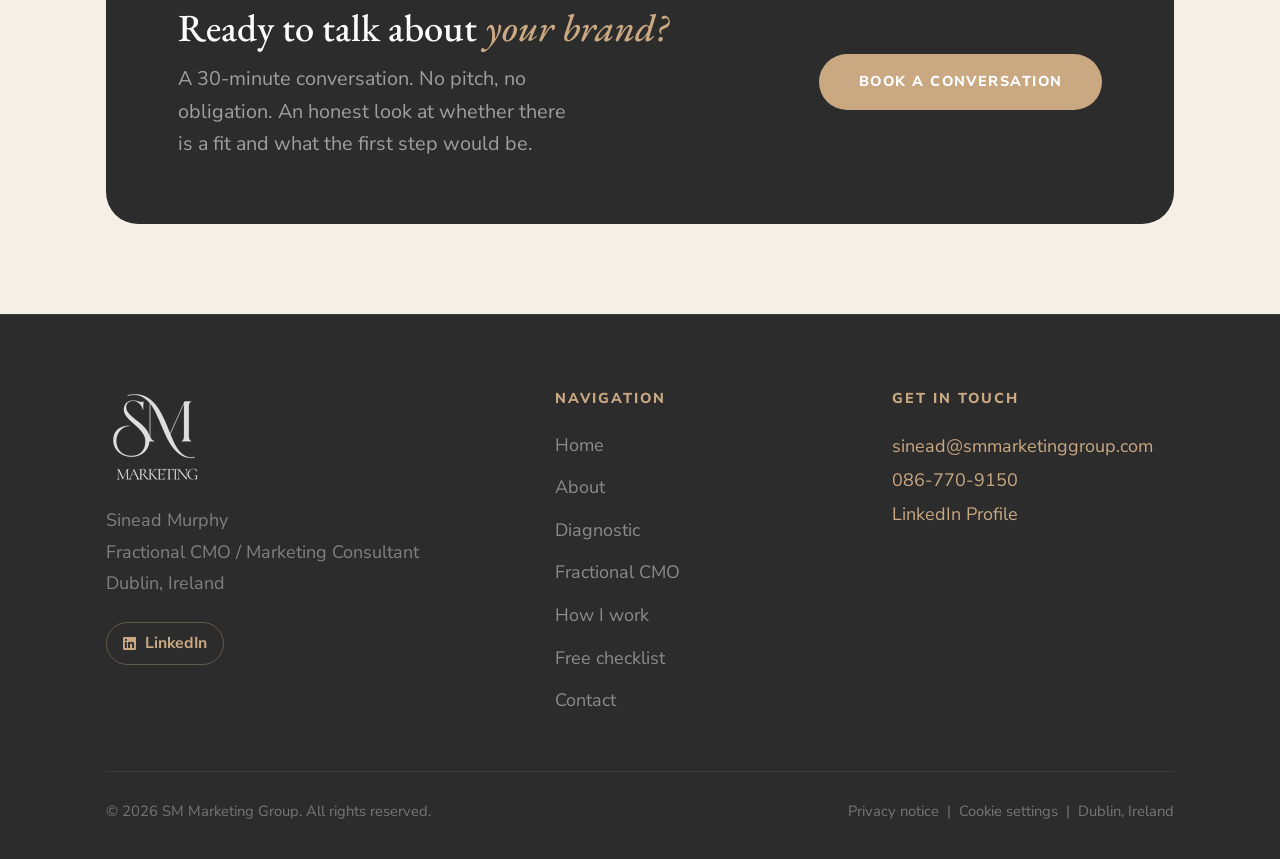
==== commit 79c5d8f5: "Add Google Analytics with consent banner Load the Google tag container only after a consent default " ====
--- a/about.html
+++ b/about.html
@@ -98,6 +98,7 @@
     "sameAs": ["https://www.linkedin.com/in/sinead-murphy-6a113415"]
   }
   </script>
+  <script src="/analytics.js" defer></script>
 </head>
 <body>
 <nav class="nav">
@@ -223,7 +224,7 @@
     </div>
     <div class="footer__bottom">
       <p>&copy; 2026 SM Marketing Group. All rights reserved.</p>
-      <p><a href="/privacy.html">Privacy notice</a> &nbsp;|&nbsp; Dublin, Ireland</p>
+      <p><a href="/privacy.html">Privacy notice</a> &nbsp;|&nbsp; <a href="#" data-cookie-settings>Cookie settings</a> &nbsp;|&nbsp; Dublin, Ireland</p>
     </div>
   </div>
 </footer>
--- a/style.css
+++ b/style.css
@@ -830,3 +830,40 @@
 .ed-faq:last-child { border-bottom: 1px solid var(--border); }
 .ed-faq h3 { font-family: var(--serif); font-weight: 500; font-size: var(--t-h2); color: var(--charcoal); margin-bottom: .5rem; }
 .ed-faq p { font-size: var(--t-body); line-height: 1.7; color: #4A4038; }
+
+/* Cookie consent banner */
+.cookie-banner {
+  position: fixed;
+  left: 16px;
+  right: 16px;
+  bottom: 16px;
+  z-index: 1000;
+  max-width: 720px;
+  margin: 0 auto;
+  display: flex;
+  flex-wrap: wrap;
+  align-items: center;
+  gap: 14px 20px;
+  padding: 18px 22px;
+  background: var(--ivory);
+  color: var(--charcoal);
+  border: 1px solid var(--border);
+  border-radius: var(--r-md);
+  box-shadow: 0 8px 30px rgba(44,44,44,0.18);
+  font-family: var(--sans);
+}
+.cookie-banner__text { flex: 1 1 320px; margin: 0; font-size: 0.92rem; line-height: 1.5; }
+.cookie-banner__text a { color: var(--charcoal); text-decoration: underline; }
+.cookie-banner__actions { display: flex; gap: 10px; }
+.cookie-banner__btn {
+  min-width: 96px;
+  padding: 10px 20px;
+  font: 700 0.9rem var(--sans);
+  color: var(--charcoal);
+  background: var(--white);
+  border: 1.5px solid var(--charcoal);
+  border-radius: var(--r-pill);
+  cursor: pointer;
+}
+.cookie-banner__btn:hover { background: var(--charcoal); color: var(--ivory); }
+.cookie-banner__btn:focus-visible { outline: 3px solid var(--rose); outline-offset: 2px; }
